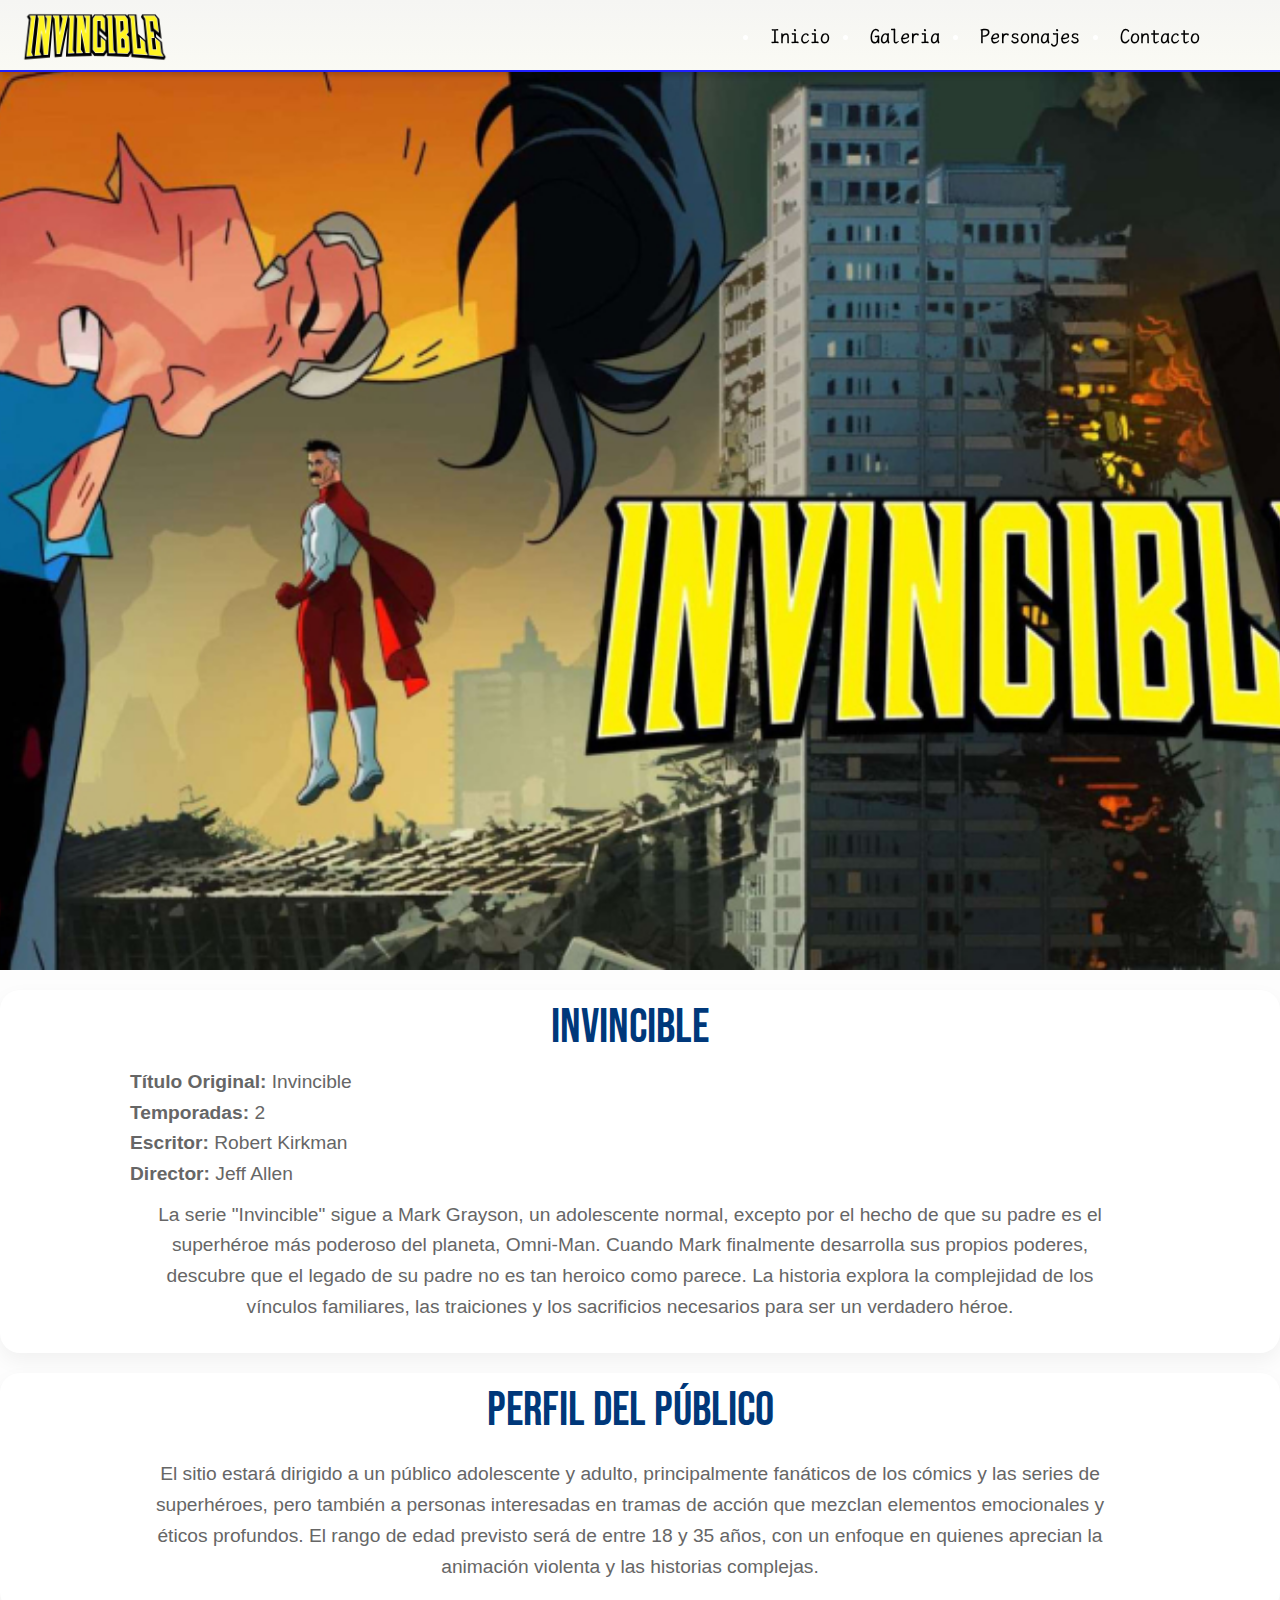
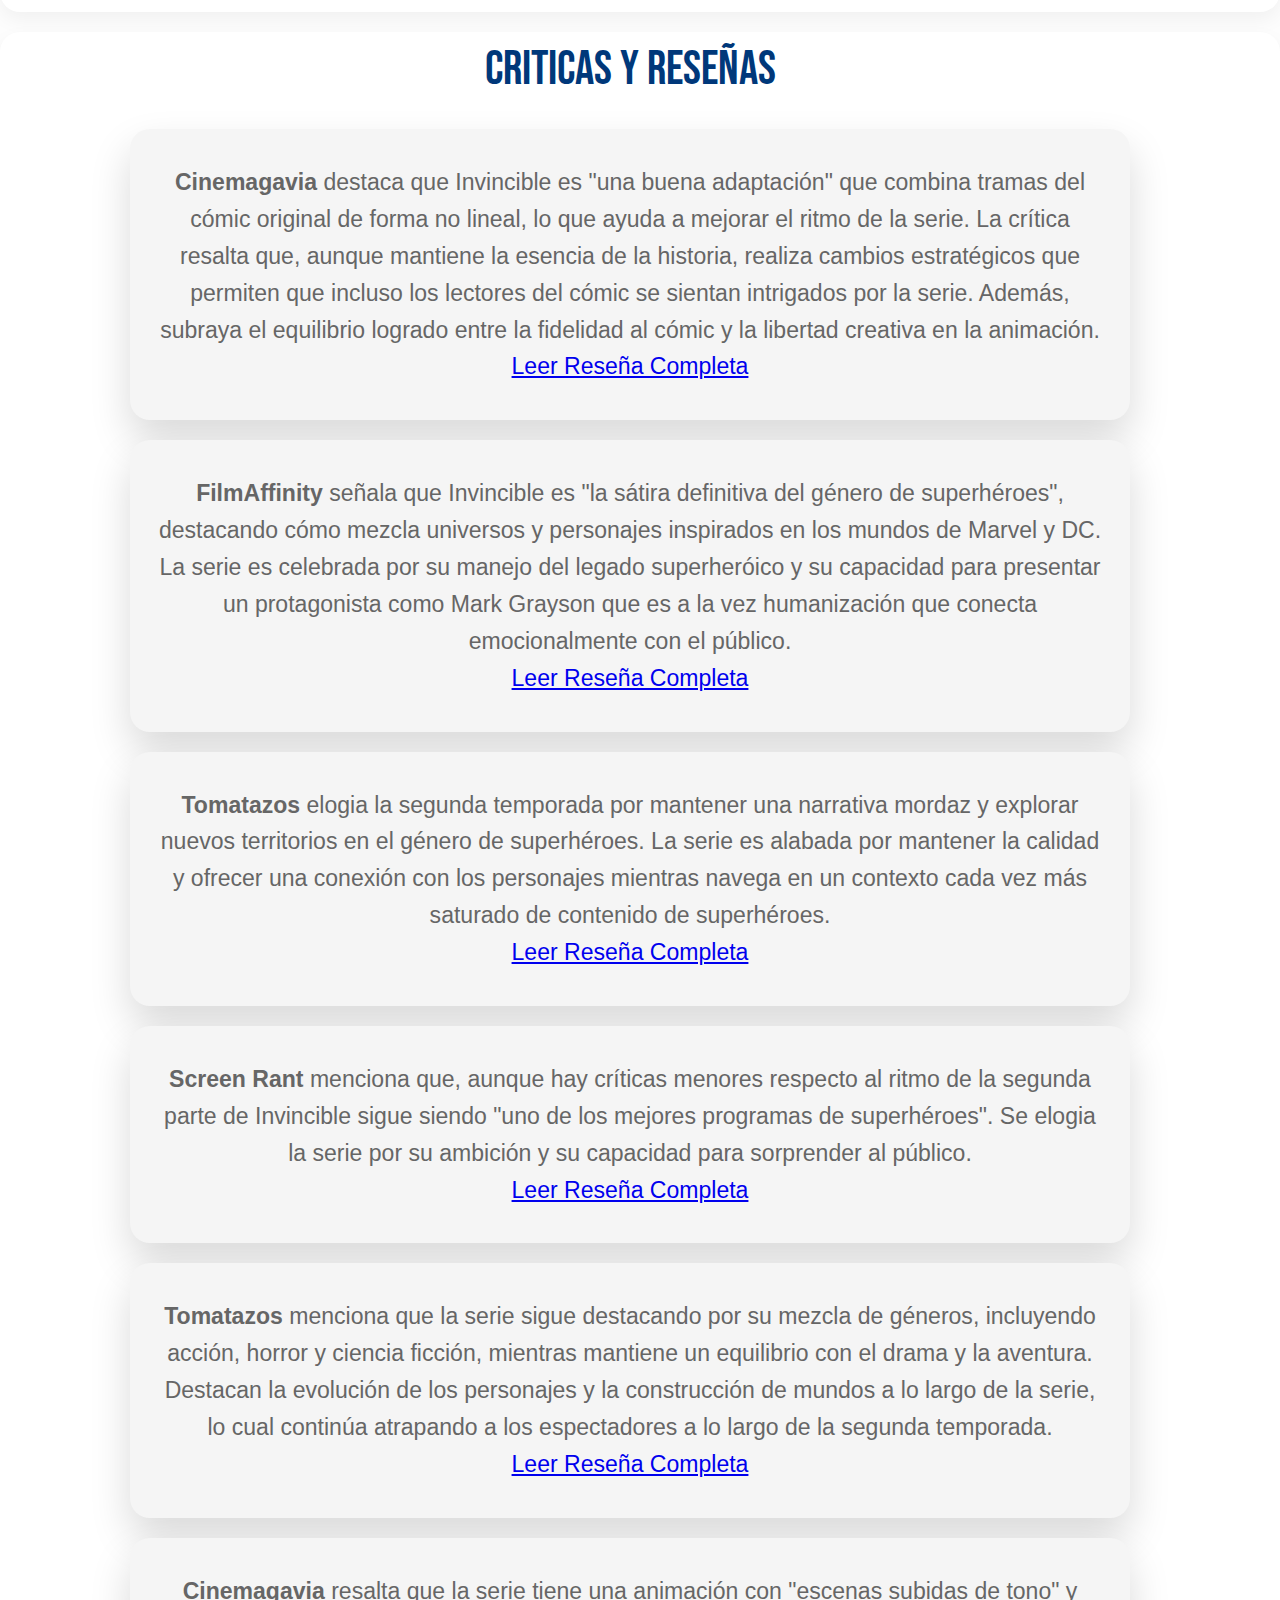
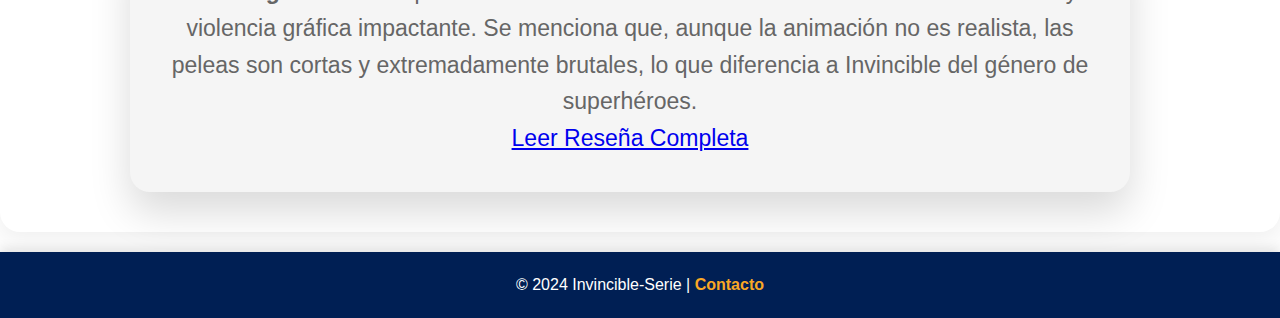
==== index.html @ 257229ce "Carga Inicial" ====
<!DOCTYPE html>
<html lang="es">
<head>
    <meta charset="UTF-8">
    <meta name="viewport" content="width=device-width, initial-scale=1.0">
    <title>Invincible - Serie</title>
    <link rel="icon" href="img/icono.jpg" type="image/jpg">

    <link rel="stylesheet" href="css/styles.css">

    <link rel="preconnect" href="https://fonts.googleapis.com">
    <link rel="preconnect" href="https://fonts.gstatic.com" crossorigin>

    <link href="https://fonts.googleapis.com/css2?family=Akaya+Kanadaka&display=swap" rel="stylesheet">

    <link href="https://fonts.googleapis.com/css2?family=LXGW+WenKai+Mono+TC&display=swap" rel="stylesheet">

    <link href="https://fonts.googleapis.com/css2?family=Bebas+Neue&display=swap" rel="stylesheet">

    <link href="https://fonts.googleapis.com/css2?family=Amatic+SC:wght@400;700&display=swap" rel="stylesheet">

    <link href="https://fonts.googleapis.com/css2?family=Oxanium:wght@200..800&display=swap" rel="stylesheet">

    <link rel="stylesheet" href="https://cdnjs.cloudflare.com/ajax/libs/font-awesome/4.7.0/css/font-awesome.min.css">

</head>
<body>
    <header>
        <div class="banner">
            <a href="index.html"><img src="images/icon.png" alt="invincible-logo"></a>
        </div>
        <div id="menu">
        <a href="javascript:void(0);" class="icon" onclick="myFunction()"><i class="fa fa-bars"></i></a>
        <nav id="menu_bar" class="">
            <ul>
                <li class="borde"><a href="index.html">Inicio</a></li>
                <li class="borde"><a href="galeria.html">Galeria</a></li>
                <li class="borde"><a href="personajes.html">Personajes</a></li>
                <li><a href="contacto.html">Contacto</a></li>
            </ul>
        </nav>
        </div>
    </header>
    
    
    <section id="index">

        <div id="portada">
        </div>
            
        <div class="contenido" id="inicio">
            <h1>Invincible</h1>

            <ul>
                <li><strong>Título Original:</strong> Invincible</li>
                <li><strong>Temporadas:</strong> 2</li>
                <li><strong>Escritor:</strong> Robert Kirkman</li>
                <li><strong>Director:</strong> Jeff Allen</li>
            </ul>

            <p>La serie "Invincible" sigue a Mark Grayson, un adolescente normal, excepto por el hecho de que su padre es el superhéroe más poderoso del planeta, Omni-Man. Cuando Mark finalmente desarrolla sus propios poderes, descubre que el legado de su padre no es tan heroico como parece. La historia explora la complejidad de los vínculos familiares, las traiciones y los sacrificios necesarios para ser un verdadero héroe.</p>       


        </div>

        <div class="contenido" id="publico">
            <h2>Perfil del Público</h2>
            <p>El sitio estará dirigido a un público adolescente y adulto, principalmente fanáticos de los cómics y las series de superhéroes, pero también a personas interesadas en tramas de acción que mezclan elementos emocionales y éticos profundos. El rango de edad previsto será de entre 18 y 35 años, con un enfoque en quienes aprecian la animación violenta y las historias complejas.</p>
        </div>

        <div class="contenido" id="criticas">
            <h2>Criticas y Reseñas</h2>
            <ul id="reseñas">
                <li>
                    <p><strong>Cinemagavia</strong> destaca que Invincible es "una buena adaptación" que combina tramas del cómic original de forma no 
                        lineal, lo que ayuda a mejorar el ritmo de la serie. La crítica resalta que, aunque mantiene la esencia de la
                        historia, realiza cambios estratégicos que permiten que incluso los lectores del cómic se sientan intrigados 
                        por la serie. Además, subraya el equilibrio logrado entre la fidelidad al cómic y la libertad creativa en la 
                        animación. <br> 
                        <a href="https://cinemagavia.es/invencible-temporada-2-serie-critica-estreno/" target="_blank"> Leer Reseña Completa </a></p>
                </li>
                <li>
                    <p><strong>FilmAffinity</strong> señala que Invincible es "la sátira definitiva del género de superhéroes", destacando cómo mezcla 
                        universos y personajes inspirados en los mundos de Marvel y DC. La serie es celebrada por su manejo del legado 
                        superheróico y su capacidad para presentar un protagonista como Mark Grayson que es a la vez humanización que 
                        conecta emocionalmente con el público. <br>
                        <a href="https://www.filmaffinity.com/es/reviews/3/148228.html" target="_blank"> Leer Reseña Completa </a></p>
                </li>
                <li>
                    <p><strong>Tomatazos</strong> elogia la segunda temporada por mantener una narrativa mordaz y explorar nuevos territorios en el 
                        género de superhéroes. La serie es alabada por mantener la calidad y ofrecer una conexión con los
                        personajes mientras navega en un contexto cada vez más saturado de contenido de superhéroes. <br>
                        <a href="https://www.tomatazos.com/series/600390/Invencible/temporada/2" target="_blank"> Leer Reseña Completa </a></p>  
                </li>
                <li>
                    <p><strong>Screen Rant</strong> menciona que, aunque hay críticas menores respecto al ritmo de la segunda parte de
                        Invincible sigue siendo "uno de los mejores programas de superhéroes". Se elogia la serie por su 
                        ambición y su capacidad para sorprender al público. <br>
                        <a href="https://www.tomatazos.com/series/600390/Invencible/temporada/2" target="_blank"> Leer Reseña Completa </a></p>
                </li>
                <li>
                    <p><strong>Tomatazos</strong> menciona que la serie sigue destacando por su mezcla de géneros, incluyendo acción, horror y 
                        ciencia ficción, mientras mantiene un equilibrio con el drama y la aventura. Destacan la evolución de los personajes y 
                        la construcción de mundos a lo largo de la serie, lo cual continúa atrapando a los espectadores a lo largo de la segunda 
                        temporada. <br>
                        <a href="http://www.tomatazos.com/series/600390/Invencible/temporada/2" target="_blank"> Leer Reseña Completa </a></p>
                </li>
                <li>
                    <p><strong>Cinemagavia</strong> resalta que la serie tiene una animación con "escenas subidas de tono" y violencia 
                        gráfica impactante. Se menciona que, aunque la animación no es realista, las peleas son cortas y extremadamente brutales, 
                        lo que diferencia a Invincible del género de superhéroes. <br>
                        <a href="https://cinemagavia.es/invencible-temporada-2-serie-critica-estreno/" target="_blank"> Leer Reseña Completa </a></p>
                </li>
                
            </ul>
        </div>

    </section>

    <footer>
        <p>&copy; 2024 Invincible-Serie | <a href="contacto.html">Contacto</a></p>
    </footer>

    <script type="text/javascript">
        
        var x = document.getElementById("menu_bar");
        function myFunction() {

        if (x.className === "" )  {
                x.className += " responsive";
        } else {
                x.className = "";
        }
        
        }

        function ejecutarSiEsMenor768() {
            if (window.innerWidth > 768) {
                x.className = "";
            }
        }

        window.addEventListener('resize', ejecutarSiEsMenor768);
          
    </script>

</body>
</html>
---- css/styles.css ----
* {
    margin: 0;
    padding: 0;
    box-sizing: border-box;
}

body {
    background-color: #fdfdfd;
    color: #333;
    line-height: 1.6;
    height: 100vh;
    font-family: sans-serif;
}

header{
    background: linear-gradient(180deg, #f5f5f3 0%, #fafaf4 100%);
    color: white;
    padding: 0px 20px;
    text-align: center;
    box-shadow: 0 4px 10px rgba(0, 0, 0, 0.1);
    border-bottom: 2px solid rgba(0, 0, 255, 0.87);
    box-shadow: 0 3px 6px rgba(0, 0, 0, 0.2);
    width: 100%;
    height: 4.5rem;
    position: fixed;
    z-index: 1000;
}

.banner{
    position: relative;
}

.banner a{
    position: absolute;
    top:-10px;
    left: 0px;
}

.banner a img{
    width: 150px;
}

.icon{
    font-size: 3rem;
    padding-right: 0.6rem;
    display: block;
    text-align: right;
    color: #00387a;
    position: fixed;
    z-index:999;
    right: 10px;
}

nav{
    display: none;
    font-family:"LXGW WenKai Mono TC","Atma",monospace,sans-serif;
}


nav ul li a{
    text-decoration: none;
}

#menu{
    position: relative;
}

nav.responsive{
    display: block;
    position: absolute;
    top:72px;
    right: -20px;
    box-shadow: 0px 3px 8px rgba(0, 0, 0, 1);
}

nav.responsive ul {
    display: block;
    background: linear-gradient(180deg, #f5f5f3 0%, #fafaf4 100%);
    width: 40vh;
    padding: 20px;
}

nav.responsive ul li {
    display: block;
    text-align: center;
    padding: 0.4rem;
}

nav.responsive ul .borde{
    border-bottom: 1px solid black;
}

nav.responsive ul li a {
    color: black;
    font-size: 1.25rem;
    font-weight: bold;
    text-decoration: none;
    padding: 10px 10px;
}

nav.responsive ul li a:hover{
    text-decoration:underline;
}

section{
    padding-top: 70px;
}

#portada{
    width:100vw;
    height: 30vh;
    background-image: url('/images/portada-480px.jpg');
    background-size: cover;
    background-position: center;
}

h1,h2{
    font-size: 3em;
    color: #00387a;
    text-align: center;
    font-family:"Bebas Neue", sans-serif;
    font-weight: 400;
}

.contenido {
    padding: 0px 40px 20px 20px;
    margin: 20px auto;
    max-width: 1300px;
    background-color: white;
    border-radius: 20px;
    box-shadow: 0 8px 20px rgba(0, 0, 0, 0.05);
}

.contenido h1,h2{
    text-align: center;
    margin-bottom: 0px;
}

.contenido p,
.contenido ul {
    font-size: 1.2em;
    color: #666;
    max-width: 1000px;
    margin: 0 auto;
    text-align:center ;
    padding: 10px 0px;
    font-family: sans-serif;
}

.contenido ul {
    text-align: left;
    list-style: none;
    padding: 0;
}

#reseñas li{
    text-align: left;
    border-radius: 20px;
    box-shadow: 0 20px 40px rgba(0, 0, 0, 0.15);
    background-color: #f5f5F5;
    padding: 25px;
    margin: 20px 0px;
}

#reseñas li a:visited{
    color: blue;
}

/* GALERIA */

.gallery {
    display: flex;
    flex-direction: row;
    justify-content: center;
    align-items: center;
    gap: 20px;
    flex-wrap: wrap;
    margin: 20px auto;
    margin-top: 0px;
    max-width: 1400px;
}

.gallery a {
    width: 360px;
}

.gallery img{
    width: 100%;
    padding: 3px;
    border: 2px double black;
    border-radius: 15px;
    box-shadow: 0 8px 15px rgba(0, 0, 0, 1.5);
    transition: transform 0.3s ease-in-out;
    background-color: #f7fa2f;
}

.gallery img:hover {
    transform: scale(1.05);
}

/* PERSONAJES */

#character-gallery{
    display: flex;
    flex-direction:row;
    flex-wrap:wrap;
    justify-content: center;
    align-items:stretch;
    gap : 20px;
    margin: 40px auto;
    margin-top: 0px;
    max-width: 1400px;
}

.character-container{
    padding: 5px;
    width: 360px;
    background-color: #EEE;
    box-shadow: 0px 15px 30px rgba(0, 0, 0, 1);
}

.character-container img{
    width: 100%;
    border-radius: 15px;
    box-shadow: 0 8px 15px rgba(0, 0, 0, 0.1);
    transition: transform 0.3s ease-in-out;
}

.text-container{
    text-align: center;
    padding-top: 10px;
    color:#000;
    border-radius: 15px;
}

.text-container h2{
    font-size: 20px;
    font-weight: 700;
    font-family: "Oxanium", sans-serif;
    padding: 0px 20px;
    margin: 0px;
    text-align: center;
    color: #035ec5;
}

.text-container p{
    width: 100%;
    font-size: 16px;
    font-family: sans-serif;
    font-weight: 600;
    padding: 10px 20px;
    margin: 0px;
}

/* CONTACTO */

#contacto{
    font-family: Arial, Helvetica, sans-serif;
    width: 100vw;
    height: 100vh;
    display: flex;
    align-items: center;
    justify-content: center;
    background-image: url(/images/contacto-480px.jpg);
    background-size: cover;
}

form{
    padding: 30px 55px;
    box-shadow: 0 0 20px rgba(0, 0, 0, 0.2);
    border-radius: 20px;
    text-align: center;
    width: 340px;
    background-color: #FFF;
    margin: 40px 0px 40px 0px;
}

.input-group{
    display:flex;
    flex-direction: column;
    text-align: left;
}

form h1{
    color: #283629;
    font-size: 35px;
    padding: 0px;
    margin: 0px;
}

form h2{
    color: #666;
    text-align: left;
    font-size: 25px;
    padding: 0px;
    margin: 0px;
}

input, textarea{
    padding: 10px 15px;
    font-size: 1em;
    margin-bottom: 20px;
    background-color: #f1f1f1;
    border: none;
    border-bottom: 2px solid #666;
    color: #283629;
    outline: none;
    font-family: sans-serif;
}

input:hover, textarea:hover{
    border-bottom: 2px solid #000;
}

input::placeholder, textarea::placeholder{
    color:#828d85;
    font-family: sans-serif;
}

.btn{
    font-size: 16px;
    font-weight: 700;
    color: #000;
    border: 2px solid #666;
    border-radius: 25px;
    background-color: #51D94C;
    
}

.btn:hover{
    cursor:pointer;
    border: 2px solid #000;
    background-color: #51D92C;
    transform: scale(1.05);
}

/* FOOTER */

footer {
    background-color: #001f54;
    color: white;
    padding: 20px;
    text-align: center;
    box-shadow: 0 -4px 10px rgba(0, 0, 0, 0.1);
    font-family: sans-serif;
}

footer a {
    color: #f9a825;
    text-decoration: none;
    font-weight: bold;
    transition: color 0.3s;
}

footer a:hover {
    color: #ffd54f;
}

@media (min-width:480px) and (max-width:768px){

    nav{
        display: none;
    }

    #portada{
        height: 40vh;
        background-image: url('/images/portada-768px.jpg');
        background-size: cover;
    }
}

@media(min-width:768px){

    #portada{
        height: 100vh;
        background-image: url('/images/portada-768px.jpg');
        background-size: cover;
    }

    nav {
        display: block;
        padding: 20px 40px;
    }
    
    nav ul {
        display: flex;
        justify-content: flex-end;
        align-items: center;
    }
    
    nav ul li {
        margin: 0 10px;
    }
    
    nav ul li a {
        color: black;
        font-size: 1.25rem;
        font-weight: bold;
        text-decoration: none;
        padding: 10px 10px;
    }
    
    nav ul li a:hover {
        text-decoration:underline;
        font-size: 1.3em;
    
    }

    .icon{
        display:none;
    }
}

@media(min-width:1300px){

    #portada{
        height: 100vh;
        background-image: url('/images/portada.jpg');
    }
}
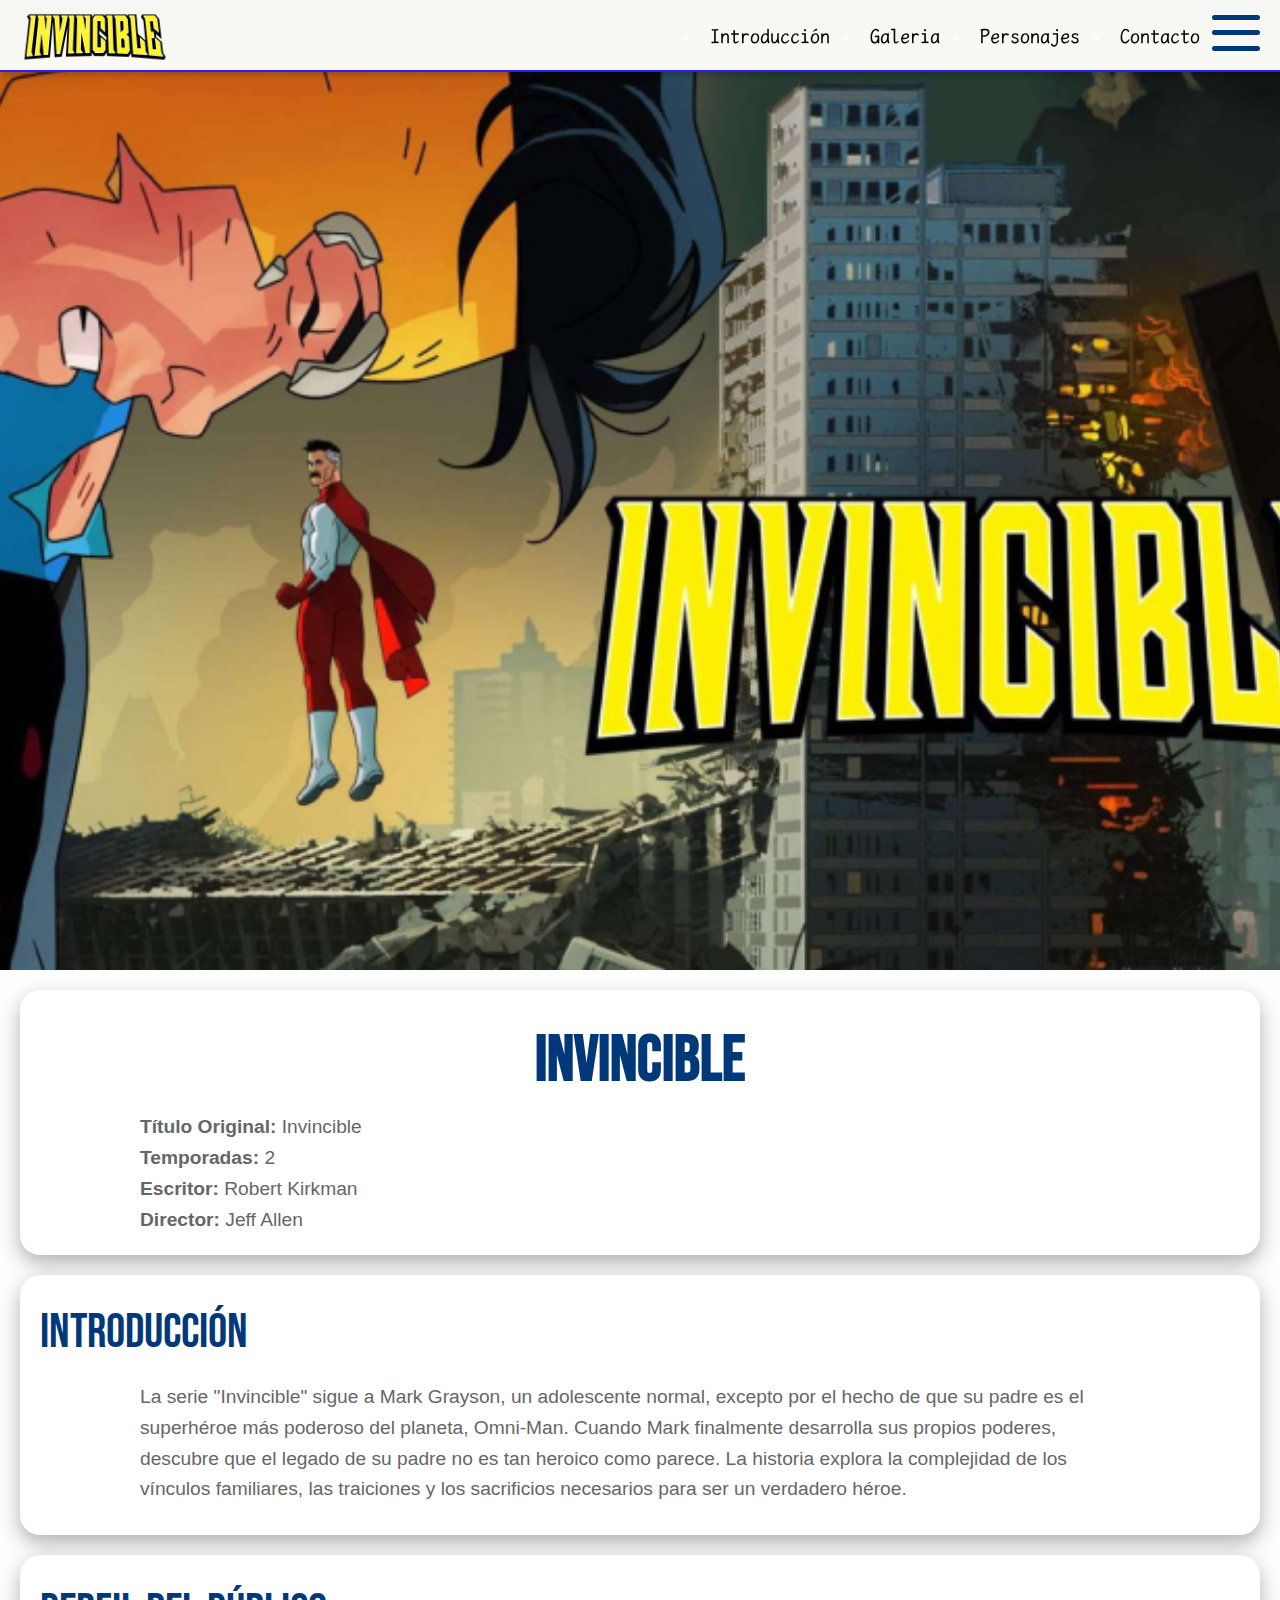
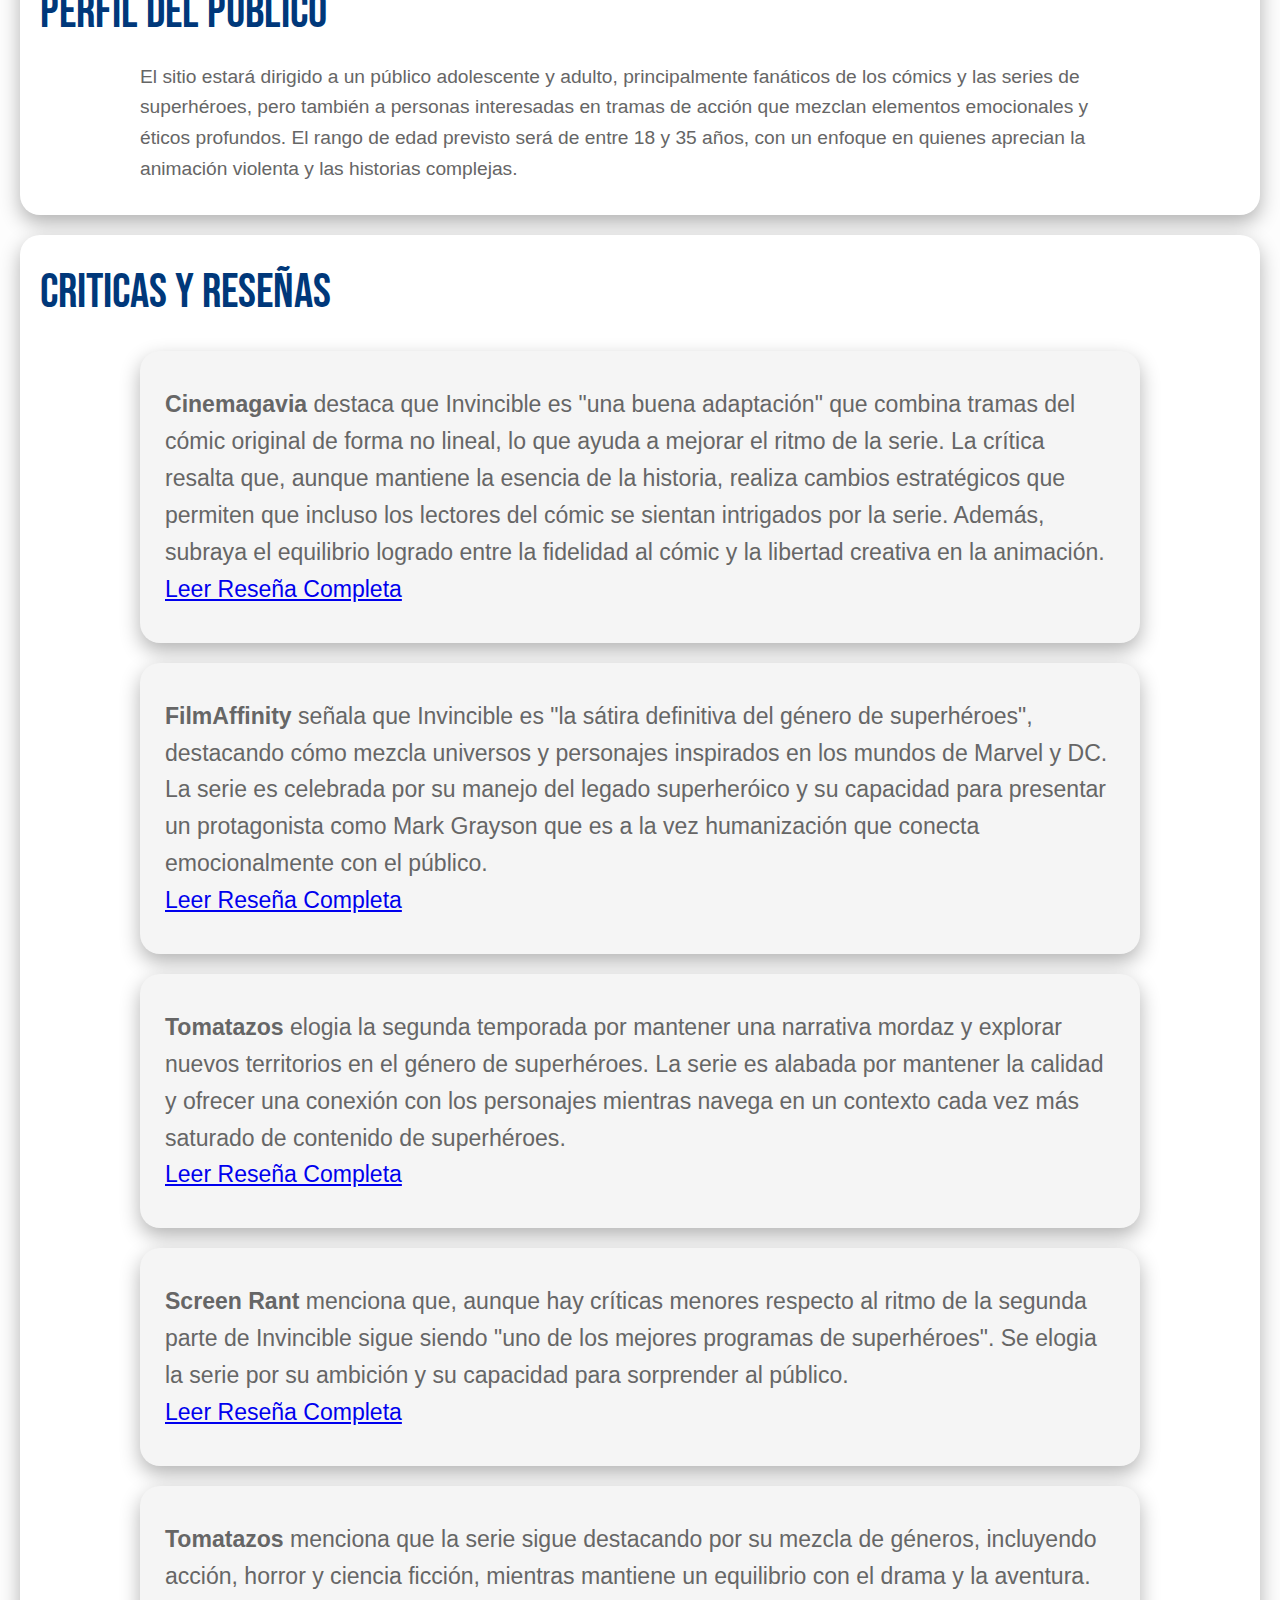
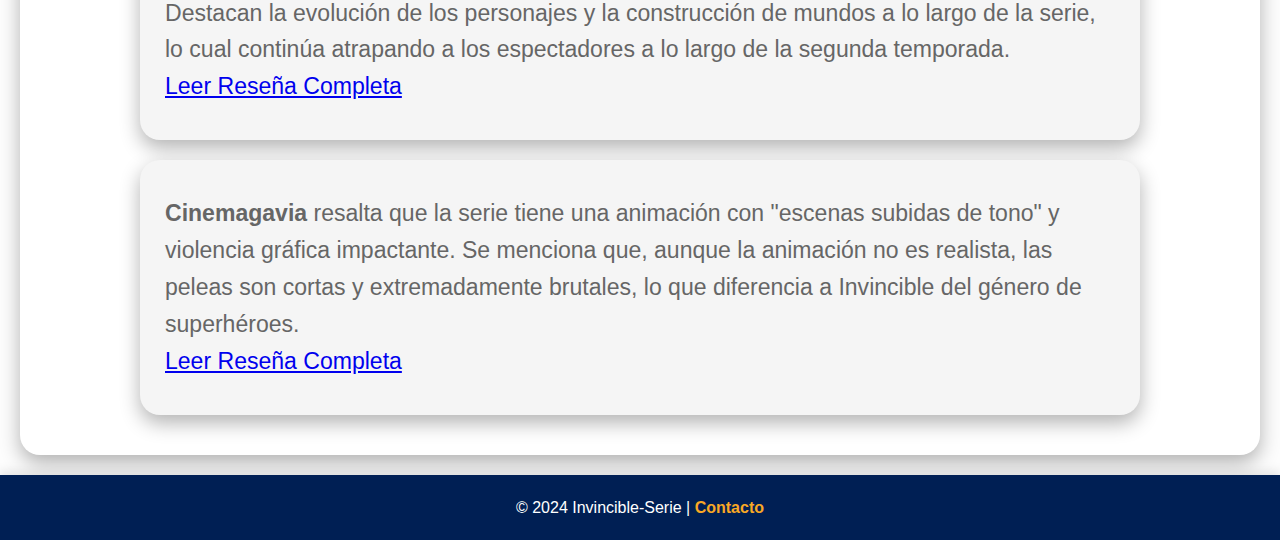
==== commit 4ff2e19e: "Carga Actualizada 27/10" ====
--- a/index.html
+++ b/index.html
@@ -4,9 +4,10 @@
     <meta charset="UTF-8">
     <meta name="viewport" content="width=device-width, initial-scale=1.0">
     <title>Invincible - Serie</title>
-    <link rel="icon" href="img/icono.jpg" type="image/jpg">
+    <link rel="icon" href="images/" type="image/jpg">
 
     <link rel="stylesheet" href="css/styles.css">
+    <script src="js/main.js" defer></script>
 
     <link rel="preconnect" href="https://fonts.googleapis.com">
     <link rel="preconnect" href="https://fonts.gstatic.com" crossorigin>
@@ -30,10 +31,18 @@
             <a href="index.html"><img src="images/icon.png" alt="invincible-logo"></a>
         </div>
         <div id="menu">
-        <a href="javascript:void(0);" class="icon" onclick="myFunction()"><i class="fa fa-bars"></i></a>
+        
+        <a id="burger" href="javascript:void(0);" class="icon" onclick="myFunction()">
+            <button id="icono" class="">
+                <div></div>
+                <div></div>
+                <div></div>
+            </button>
+        </a>
+    
         <nav id="menu_bar" class="">
             <ul>
-                <li class="borde"><a href="index.html">Inicio</a></li>
+                <li class="borde"><a href="index.html">Introducción</a></li>
                 <li class="borde"><a href="galeria.html">Galeria</a></li>
                 <li class="borde"><a href="personajes.html">Personajes</a></li>
                 <li><a href="contacto.html">Contacto</a></li>
@@ -41,7 +50,6 @@
         </nav>
         </div>
     </header>
-    
     
     <section id="index">
 
@@ -57,10 +65,11 @@
                 <li><strong>Escritor:</strong> Robert Kirkman</li>
                 <li><strong>Director:</strong> Jeff Allen</li>
             </ul>
+        </div>
 
+        <div class="contenido" id="introduccion">
+            <h2>Introducción</h2>
             <p>La serie "Invincible" sigue a Mark Grayson, un adolescente normal, excepto por el hecho de que su padre es el superhéroe más poderoso del planeta, Omni-Man. Cuando Mark finalmente desarrolla sus propios poderes, descubre que el legado de su padre no es tan heroico como parece. La historia explora la complejidad de los vínculos familiares, las traiciones y los sacrificios necesarios para ser un verdadero héroe.</p>       
-
-
         </div>
 
         <div class="contenido" id="publico">
@@ -121,28 +130,5 @@
         <p>&copy; 2024 Invincible-Serie | <a href="contacto.html">Contacto</a></p>
     </footer>
 
-    <script type="text/javascript">
-        
-        var x = document.getElementById("menu_bar");
-        function myFunction() {
-
-        if (x.className === "" )  {
-                x.className += " responsive";
-        } else {
-                x.className = "";
-        }
-        
-        }
-
-        function ejecutarSiEsMenor768() {
-            if (window.innerWidth > 768) {
-                x.className = "";
-            }
-        }
-
-        window.addEventListener('resize', ejecutarSiEsMenor768);
-          
-    </script>
-
 </body>
 </html>
--- a/css/styles.css
+++ b/css/styles.css
@@ -40,15 +40,52 @@
     width: 150px;
 }
 
-.icon{
-    font-size: 3rem;
-    padding-right: 0.6rem;
+#burger{
     display: block;
-    text-align: right;
-    color: #00387a;
     position: fixed;
-    z-index:999;
-    right: 10px;
+    top: 15px;
+    right:20px;
+    z-index: 999;
+}
+
+#burger button:hover,button.click:hover{
+    cursor: pointer;
+}
+
+#burger button{
+    display:flex;
+    flex-direction: column;
+    width: 3rem;
+    height: 3rem;
+    border:0;
+    background: transparent;
+    gap: .65rem;
+}
+
+#burger button div{
+    background-color: #00387a;
+    height: 5px;
+    width: 100%;
+    border-radius: 5px;
+    transition: all .5s;
+    transform-origin: left;
+}
+
+
+#burger button.click div{
+    background-color:#ececec;
+}
+
+#burger button.click  div:first-child{
+    transform: rotate(40deg);
+}
+
+#burger button.click div:nth-child(2){
+    opacity: 0;
+}
+
+#burger button.click div:last-child{
+    transform: rotate(-40deg);
 }
 
 nav{
@@ -56,7 +93,6 @@
     font-family:"LXGW WenKai Mono TC","Atma",monospace,sans-serif;
 }
 
-
 nav ul li a{
     text-decoration: none;
 }
@@ -68,38 +104,39 @@
 nav.responsive{
     display: block;
     position: absolute;
-    top:72px;
+    top: 0px;
     right: -20px;
-    box-shadow: 0px 3px 8px rgba(0, 0, 0, 1);
+    box-shadow: 0 0 0 100vmax rgba(0, 0, 0, 0.5);
 }
 
 nav.responsive ul {
     display: block;
-    background: linear-gradient(180deg, #f5f5f3 0%, #fafaf4 100%);
+    background-color: #1c1c1c;
     width: 40vh;
+    height: 100vh;
     padding: 20px;
 }
 
 nav.responsive ul li {
     display: block;
-    text-align: center;
+    text-align: left;
     padding: 0.4rem;
 }
 
 nav.responsive ul .borde{
-    border-bottom: 1px solid black;
+    border-bottom: 1px solid #ececec;
 }
 
 nav.responsive ul li a {
-    color: black;
+    color: #ececec;
     font-size: 1.25rem;
     font-weight: bold;
     text-decoration: none;
     padding: 10px 10px;
 }
 
-nav.responsive ul li a:hover{
-    text-decoration:underline;
+nav.responsive ul li a:hover {
+    font-size: 1.5rem;
 }
 
 section{
@@ -114,25 +151,29 @@
     background-position: center;
 }
 
-h1,h2{
-    font-size: 3em;
+h1{
+    font-size: 4em;
     color: #00387a;
     text-align: center;
     font-family:"Bebas Neue", sans-serif;
-    font-weight: 400;
+    font-weight: 700;
 }
 
 .contenido {
-    padding: 0px 40px 20px 20px;
-    margin: 20px auto;
+    padding: 20px;
+    margin: 20px 20px;
     max-width: 1300px;
     background-color: white;
     border-radius: 20px;
-    box-shadow: 0 8px 20px rgba(0, 0, 0, 0.05);
-}
-
-.contenido h1,h2{
-    text-align: center;
+    box-shadow: 0 8px 20px rgba(0, 0, 0, 0.3);
+}
+
+.contenido h2{
+    text-align: left;
+    font-size: 3em;
+    color: #00387a;
+    font-family:"Bebas Neue", sans-serif;
+    font-weight: 400;
     margin-bottom: 0px;
 }
 
@@ -142,7 +183,7 @@
     color: #666;
     max-width: 1000px;
     margin: 0 auto;
-    text-align:center ;
+    text-align:left ;
     padding: 10px 0px;
     font-family: sans-serif;
 }
@@ -156,7 +197,7 @@
 #reseñas li{
     text-align: left;
     border-radius: 20px;
-    box-shadow: 0 20px 40px rgba(0, 0, 0, 0.15);
+    box-shadow: 0 8px 20px rgba(0, 0, 0, 0.3);
     background-color: #f5f5F5;
     padding: 25px;
     margin: 20px 0px;
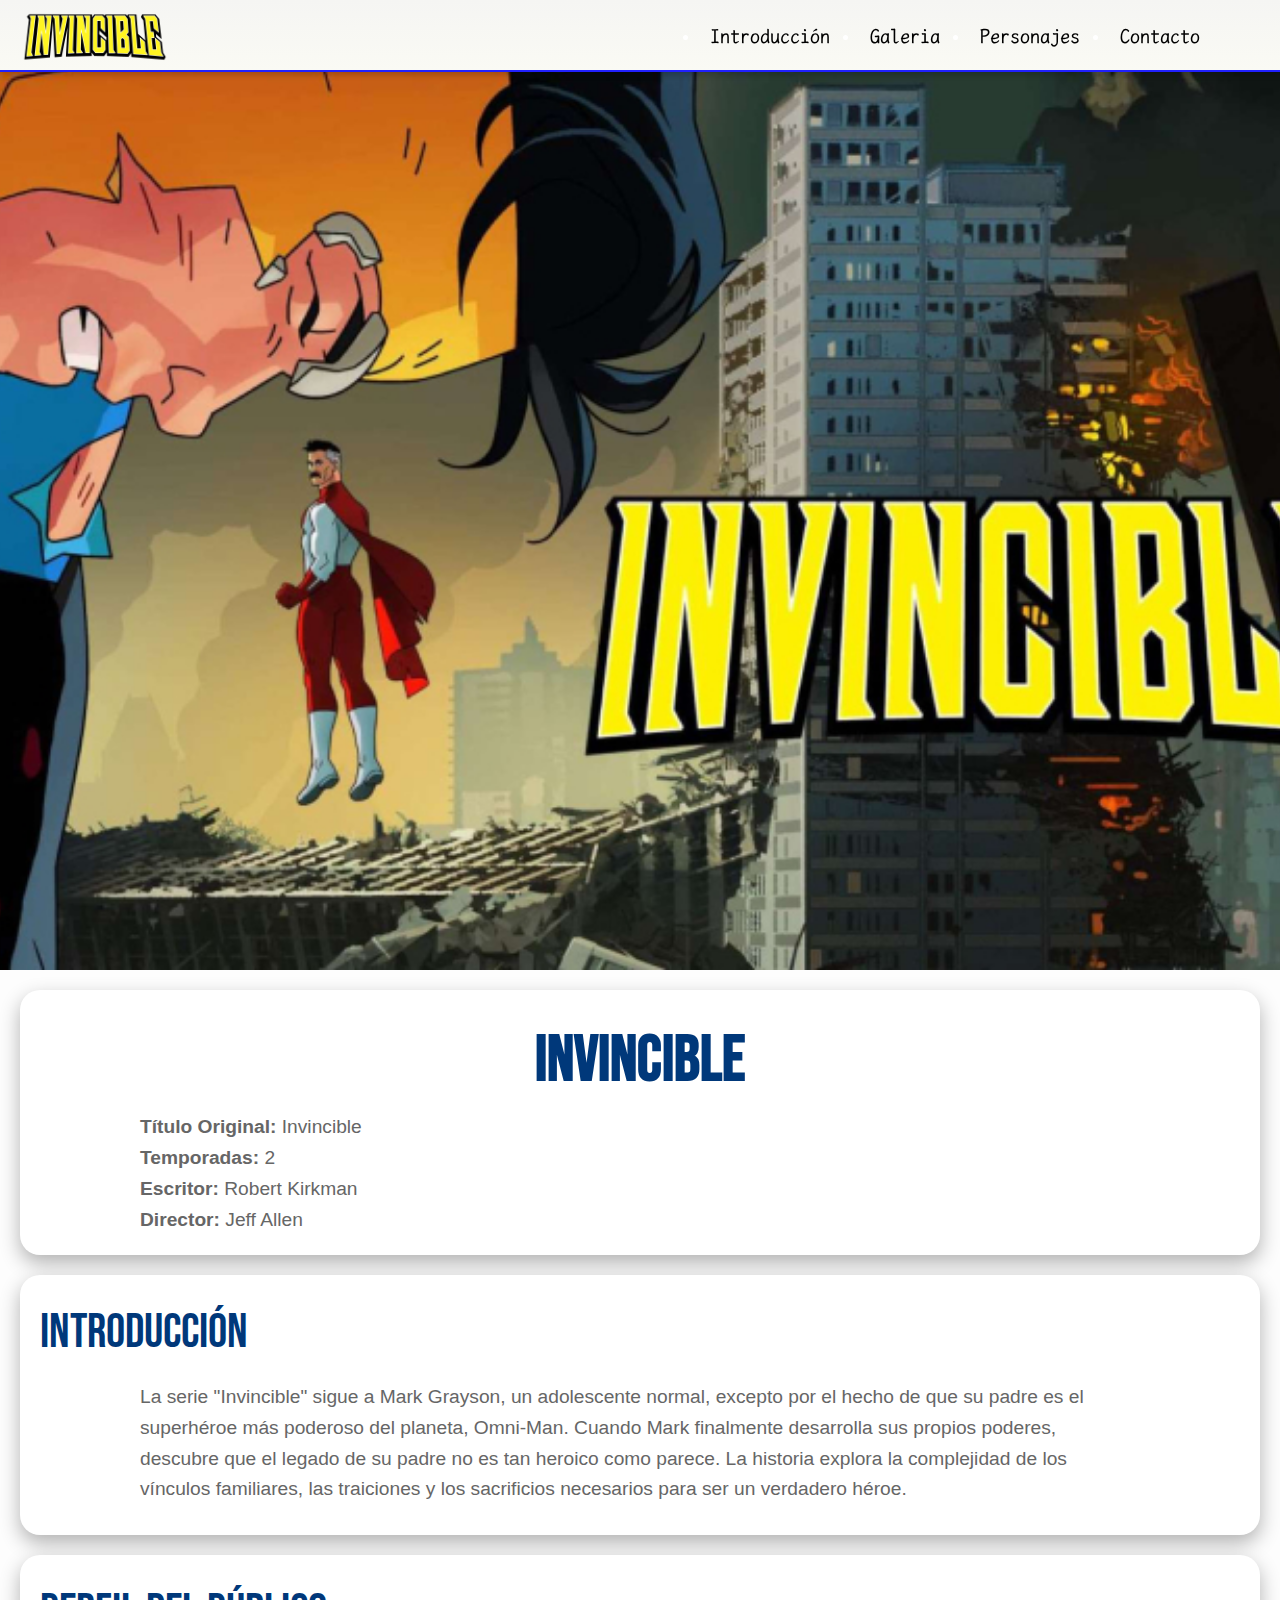
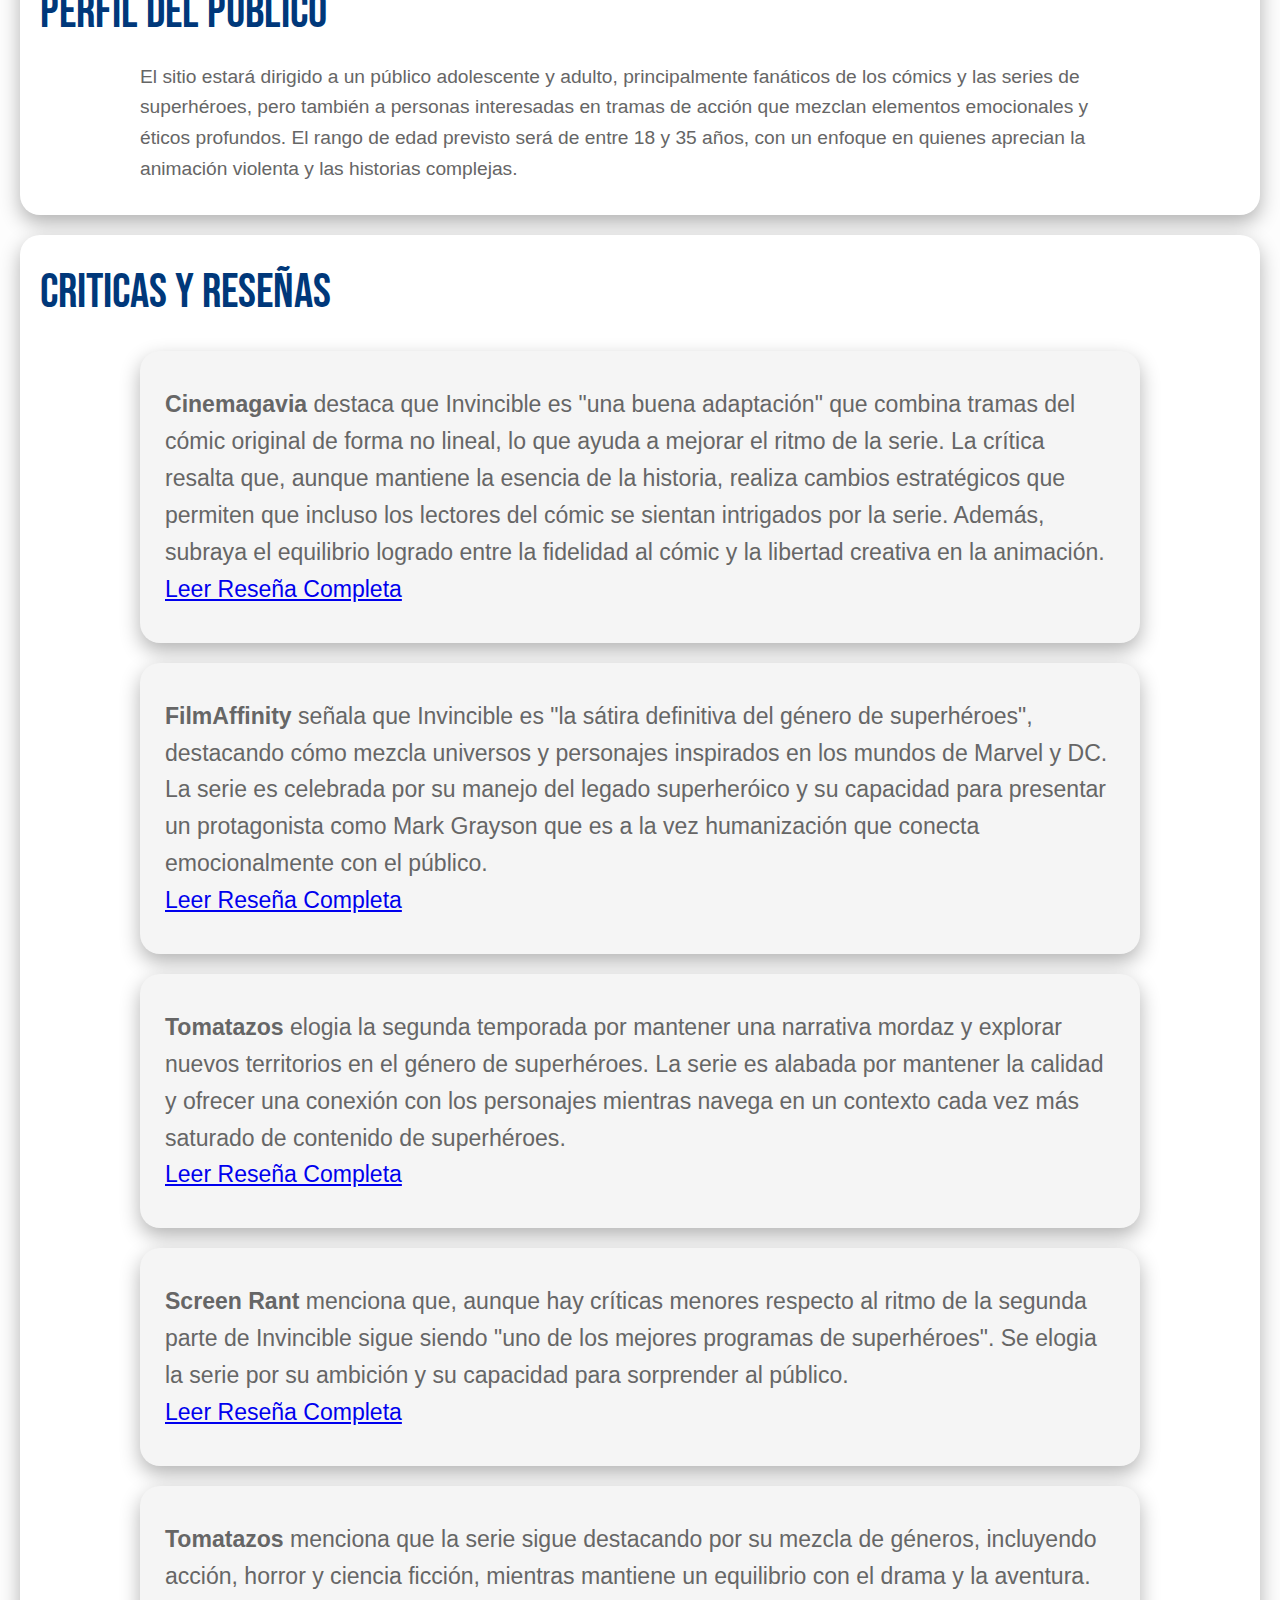
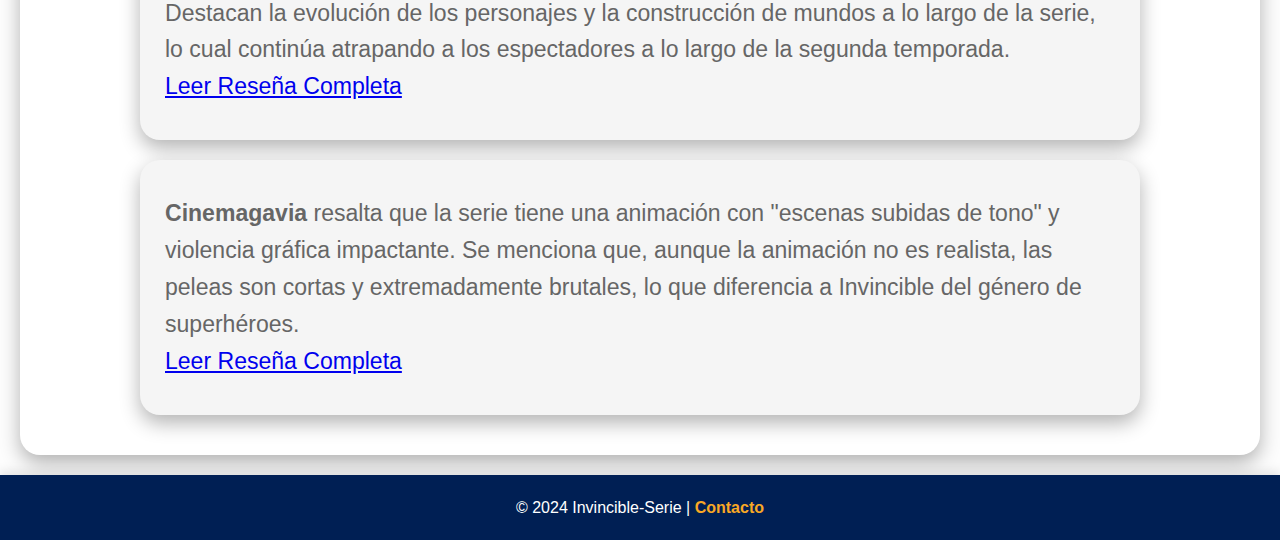
==== commit 2361ec6c: "Update" ====
--- a/index.html
+++ b/index.html
@@ -4,7 +4,7 @@
     <meta charset="UTF-8">
     <meta name="viewport" content="width=device-width, initial-scale=1.0">
     <title>Invincible - Serie</title>
-    <link rel="icon" href="images/" type="image/jpg">
+    <link rel="icon" href="images/icono.jpg" type="image/jpg">
 
     <link rel="stylesheet" href="css/styles.css">
     <script src="js/main.js" defer></script>
--- a/css/styles.css
+++ b/css/styles.css
@@ -146,13 +146,13 @@
 #portada{
     width:100vw;
     height: 30vh;
-    background-image: url('/images/portada-480px.jpg');
+    background-image: url(/images/portada-480px.jpg);
     background-size: cover;
     background-position: center;
 }
 
 h1{
-    font-size: 4em;
+    font-size: 2.5em;
     color: #00387a;
     text-align: center;
     font-family:"Bebas Neue", sans-serif;
@@ -166,6 +166,10 @@
     background-color: white;
     border-radius: 20px;
     box-shadow: 0 8px 20px rgba(0, 0, 0, 0.3);
+}
+
+.contenido h1{
+    font-size: 4em;
 }
 
 .contenido h2{
@@ -405,7 +409,7 @@
 
     #portada{
         height: 40vh;
-        background-image: url('/images/portada-768px.jpg');
+        background-image: url(/images/portada-768px.jpg);
         background-size: cover;
     }
 }
@@ -414,7 +418,7 @@
 
     #portada{
         height: 100vh;
-        background-image: url('/images/portada-768px.jpg');
+        background-image: url(/images/portada-768px.jpg);
         background-size: cover;
     }
 
@@ -447,7 +451,7 @@
     
     }
 
-    .icon{
+    #burger{
         display:none;
     }
 }
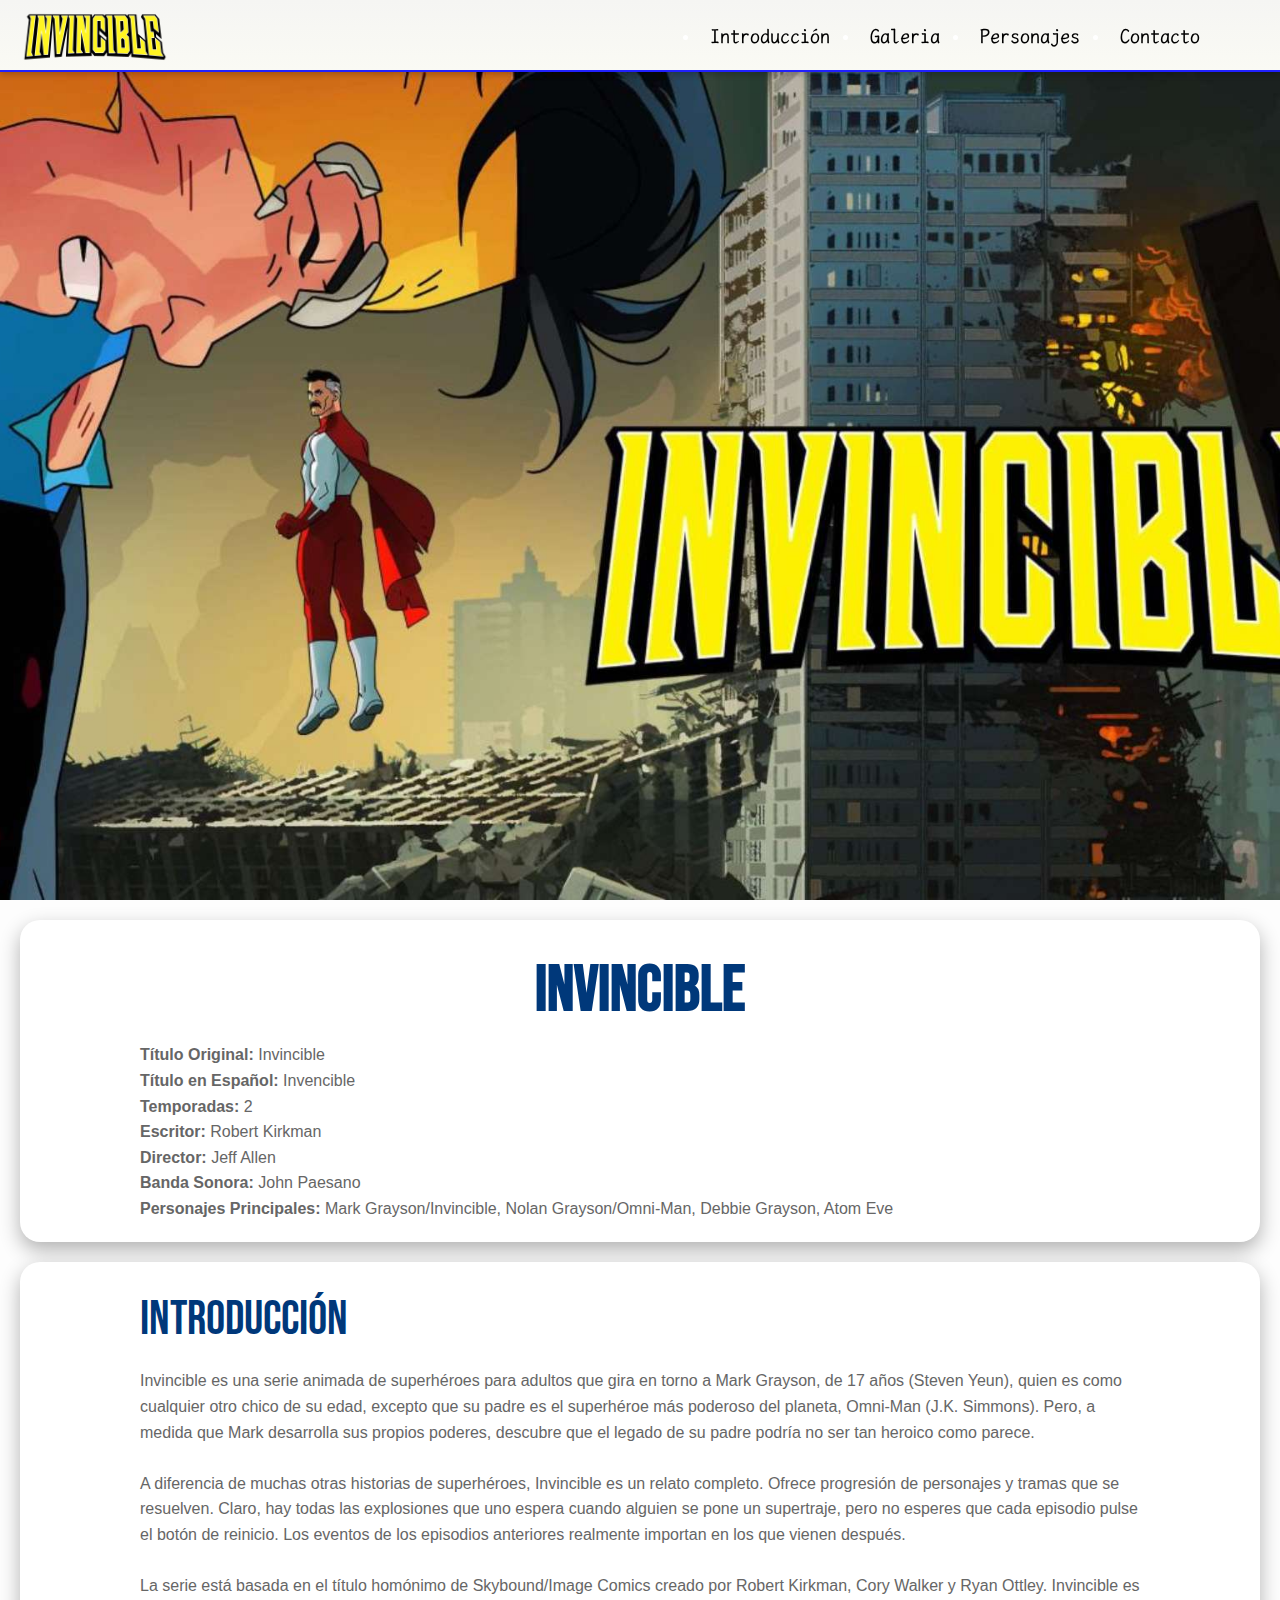
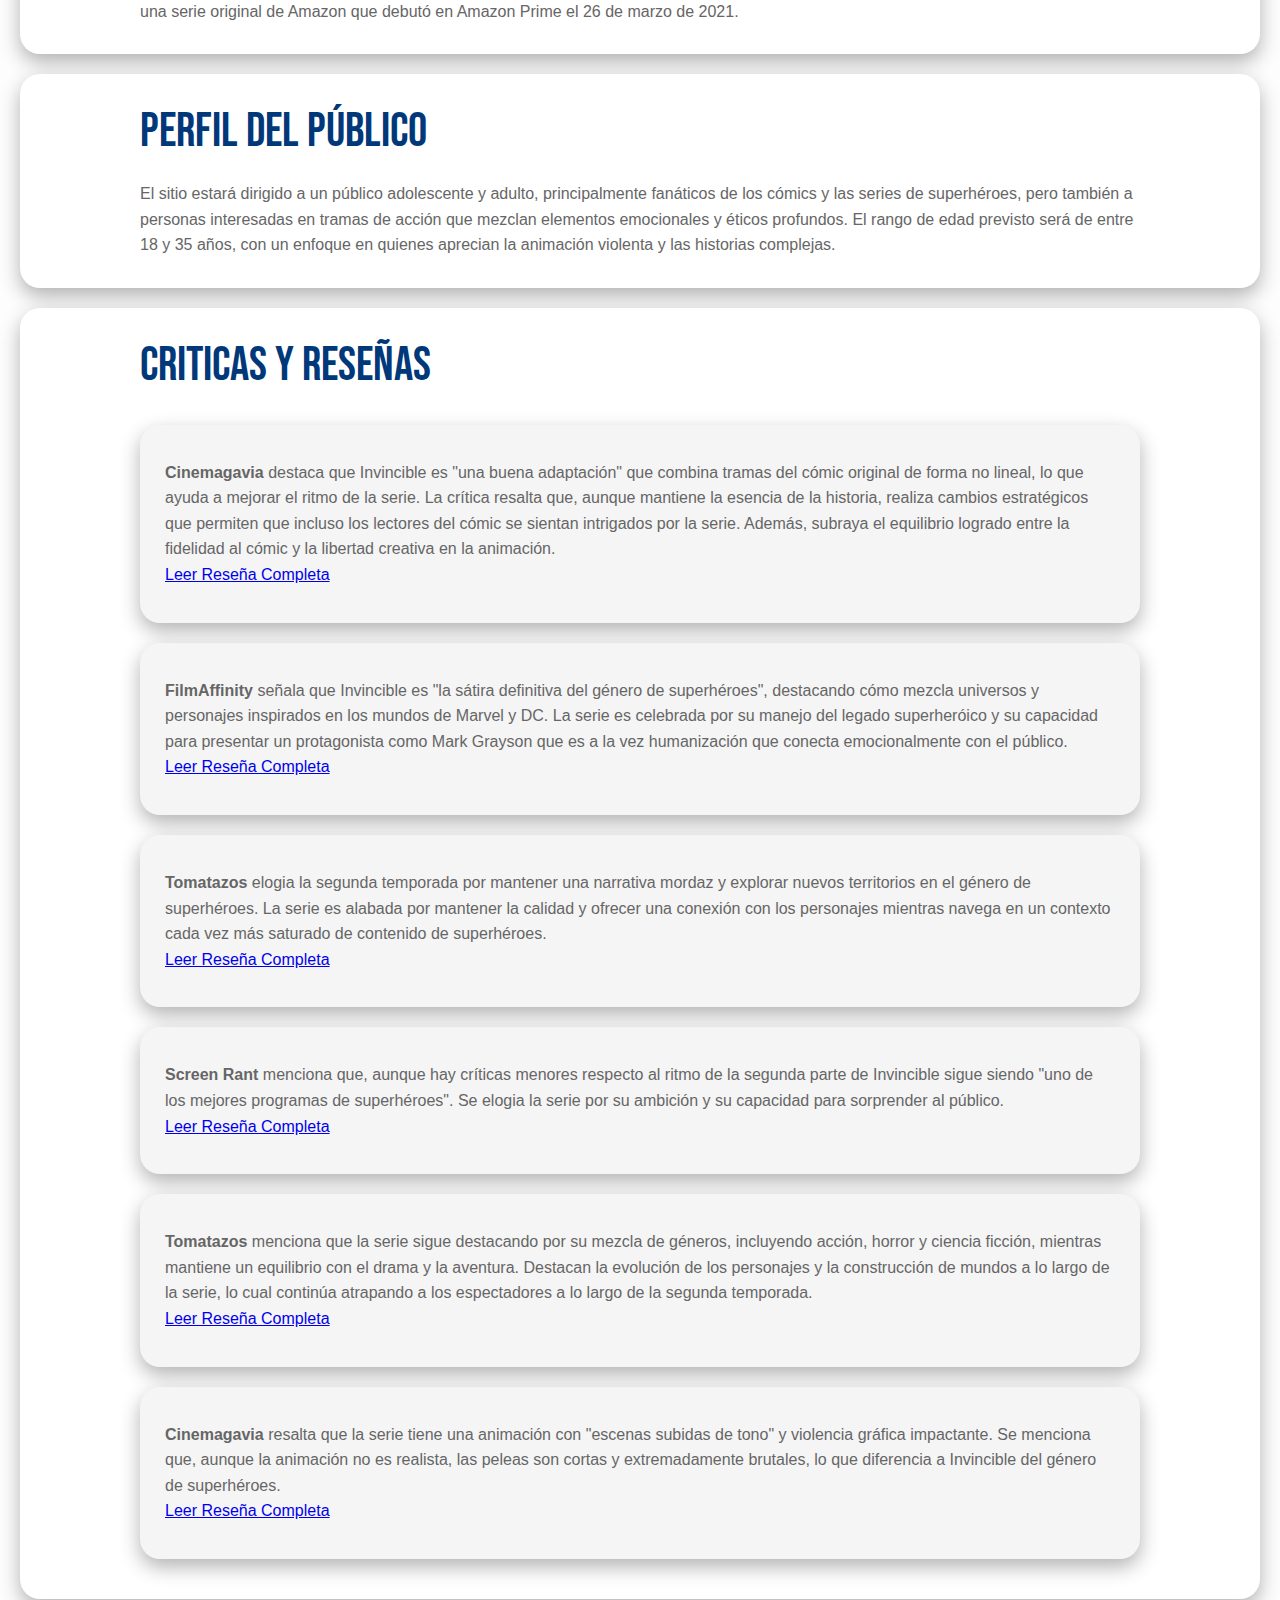
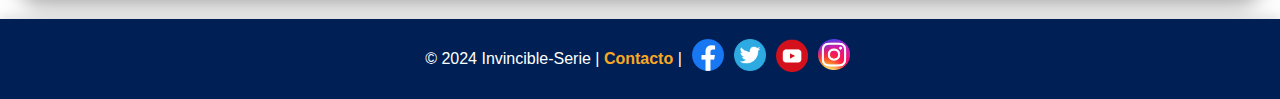
==== commit c62e06ae: "Update" ====
--- a/index.html
+++ b/index.html
@@ -50,26 +50,36 @@
         </nav>
         </div>
     </header>
-    
+
     <section id="index">
 
         <div id="portada">
         </div>
-            
-        <div class="contenido" id="inicio">
+
+        <article>
+            <div class="contenido" id="inicio">
             <h1>Invincible</h1>
 
             <ul>
                 <li><strong>Título Original:</strong> Invincible</li>
+                <li><strong>Título en Español:</strong> Invencible</li>
                 <li><strong>Temporadas:</strong> 2</li>
                 <li><strong>Escritor:</strong> Robert Kirkman</li>
                 <li><strong>Director:</strong> Jeff Allen</li>
+                <li><strong>Banda Sonora:</strong> John Paesano</li>
+                <li><strong>Personajes Principales:</strong> Mark Grayson/Invincible, Nolan Grayson/Omni-Man, Debbie Grayson, Atom Eve</li>
+                    </ul>
+                </li>
             </ul>
         </div>
 
         <div class="contenido" id="introduccion">
             <h2>Introducción</h2>
-            <p>La serie "Invincible" sigue a Mark Grayson, un adolescente normal, excepto por el hecho de que su padre es el superhéroe más poderoso del planeta, Omni-Man. Cuando Mark finalmente desarrolla sus propios poderes, descubre que el legado de su padre no es tan heroico como parece. La historia explora la complejidad de los vínculos familiares, las traiciones y los sacrificios necesarios para ser un verdadero héroe.</p>       
+            <p>Invincible es una serie animada de superhéroes para adultos que gira en torno a Mark Grayson, de 17 años (Steven Yeun), quien es como cualquier otro chico de su edad, excepto que su padre es el superhéroe más poderoso del planeta, Omni-Man (J.K. Simmons). Pero, a medida que Mark desarrolla sus propios poderes, descubre que el legado de su padre podría no ser tan heroico como parece.
+                <br><br>
+                A diferencia de muchas otras historias de superhéroes, Invincible es un relato completo. Ofrece progresión de personajes y tramas que se resuelven. Claro, hay todas las explosiones que uno espera cuando alguien se pone un supertraje, pero no esperes que cada episodio pulse el botón de reinicio. Los eventos de los episodios anteriores realmente importan en los que vienen después.
+                <br><br>
+                La serie está basada en el título homónimo de Skybound/Image Comics creado por Robert Kirkman, Cory Walker y Ryan Ottley. Invincible es una serie original de Amazon que debutó en Amazon Prime el 26 de marzo de 2021.</p>       
         </div>
 
         <div class="contenido" id="publico">
@@ -123,11 +133,21 @@
                 
             </ul>
         </div>
+        </article>    
+        
 
     </section>
 
     <footer>
-        <p>&copy; 2024 Invincible-Serie | <a href="contacto.html">Contacto</a></p>
+        <p>&copy; 2024 Invincible-Serie | <a href="contacto.html">Contacto</a> | 
+            <div id="redes">
+                <a  href="#"><img src="images/redes/facebook.png" alt="Facebook"></a>
+                <a  href="#"><img src="images/redes/twitter.png" alt="Twitter"></a>
+                <a  href="#"><img src="images/redes/youtube.png" alt="Youtube"></a></p>
+                <a  href="#"><img src="images/redes/instagram.png" alt="Instagram"></a>
+            </div>
+        </p>
+            
     </footer>
 
 </body>
--- a/css/styles.css
+++ b/css/styles.css
@@ -140,13 +140,13 @@
 }
 
 section{
-    padding-top: 70px;
+    margin: 0px auto;
 }
 
 #portada{
     width:100vw;
-    height: 30vh;
-    background-image: url(/images/portada-480px.jpg);
+    height: 48vh;
+    background-image: url('../images/portada-480px.jpg');
     background-size: cover;
     background-position: center;
 }
@@ -159,10 +159,14 @@
     font-weight: 700;
 }
 
+article{
+    margin: 0px auto;
+    max-width: 1300px;
+}
+
 .contenido {
     padding: 20px;
     margin: 20px 20px;
-    max-width: 1300px;
     background-color: white;
     border-radius: 20px;
     box-shadow: 0 8px 20px rgba(0, 0, 0, 0.3);
@@ -178,12 +182,14 @@
     color: #00387a;
     font-family:"Bebas Neue", sans-serif;
     font-weight: 400;
+    max-width: 1000px;
+    margin: 0 auto;
     margin-bottom: 0px;
 }
 
 .contenido p,
 .contenido ul {
-    font-size: 1.2em;
+    font-size: 1em;
     color: #666;
     max-width: 1000px;
     margin: 0 auto;
@@ -232,7 +238,7 @@
 .gallery img{
     width: 100%;
     padding: 3px;
-    border: 2px double black;
+    border: 2px solid black;
     border-radius: 15px;
     box-shadow: 0 8px 15px rgba(0, 0, 0, 1.5);
     transition: transform 0.3s ease-in-out;
@@ -306,7 +312,7 @@
     display: flex;
     align-items: center;
     justify-content: center;
-    background-image: url(/images/contacto-480px.jpg);
+    background-image: url('../images/contacto-480px.jpg');
     background-size: cover;
 }
 
@@ -382,6 +388,11 @@
 /* FOOTER */
 
 footer {
+    display: flex;
+    flex-direction: row;
+    flex-wrap: wrap;
+    justify-content: center;
+    align-items: center;
     background-color: #001f54;
     color: white;
     padding: 20px;
@@ -390,6 +401,24 @@
     font-family: sans-serif;
 }
 
+#redes{
+    display: flex;
+    flex-direction: row;
+    flex-wrap: nowrap;
+    margin-left: 5px;
+}
+
+#redes img{
+	max-width: 2rem;
+	width: 100%;
+	height: auto;
+    margin: 0px 5px;
+}
+
+#redes img:hover{
+    transform: scale(1.3);
+}
+
 footer a {
     color: #f9a825;
     text-decoration: none;
@@ -408,9 +437,10 @@
     }
 
     #portada{
-        height: 40vh;
-        background-image: url(/images/portada-768px.jpg);
+        height: 70vh;
+        background-image: url('../images/portada-768px.jpg');
         background-size: cover;
+        background-position: center;
     }
 }
 
@@ -418,9 +448,11 @@
 
     #portada{
         height: 100vh;
-        background-image: url(/images/portada-768px.jpg);
+        background-image: url('../images/portada.jpg');
         background-size: cover;
-    }
+        background-position: center;
+    }
+
 
     nav {
         display: block;
@@ -462,4 +494,8 @@
         height: 100vh;
         background-image: url('/images/portada.jpg');
     }
-}+
+    .contenido p,.contenido ul{
+        font-size: 1.3em;
+    }
+}
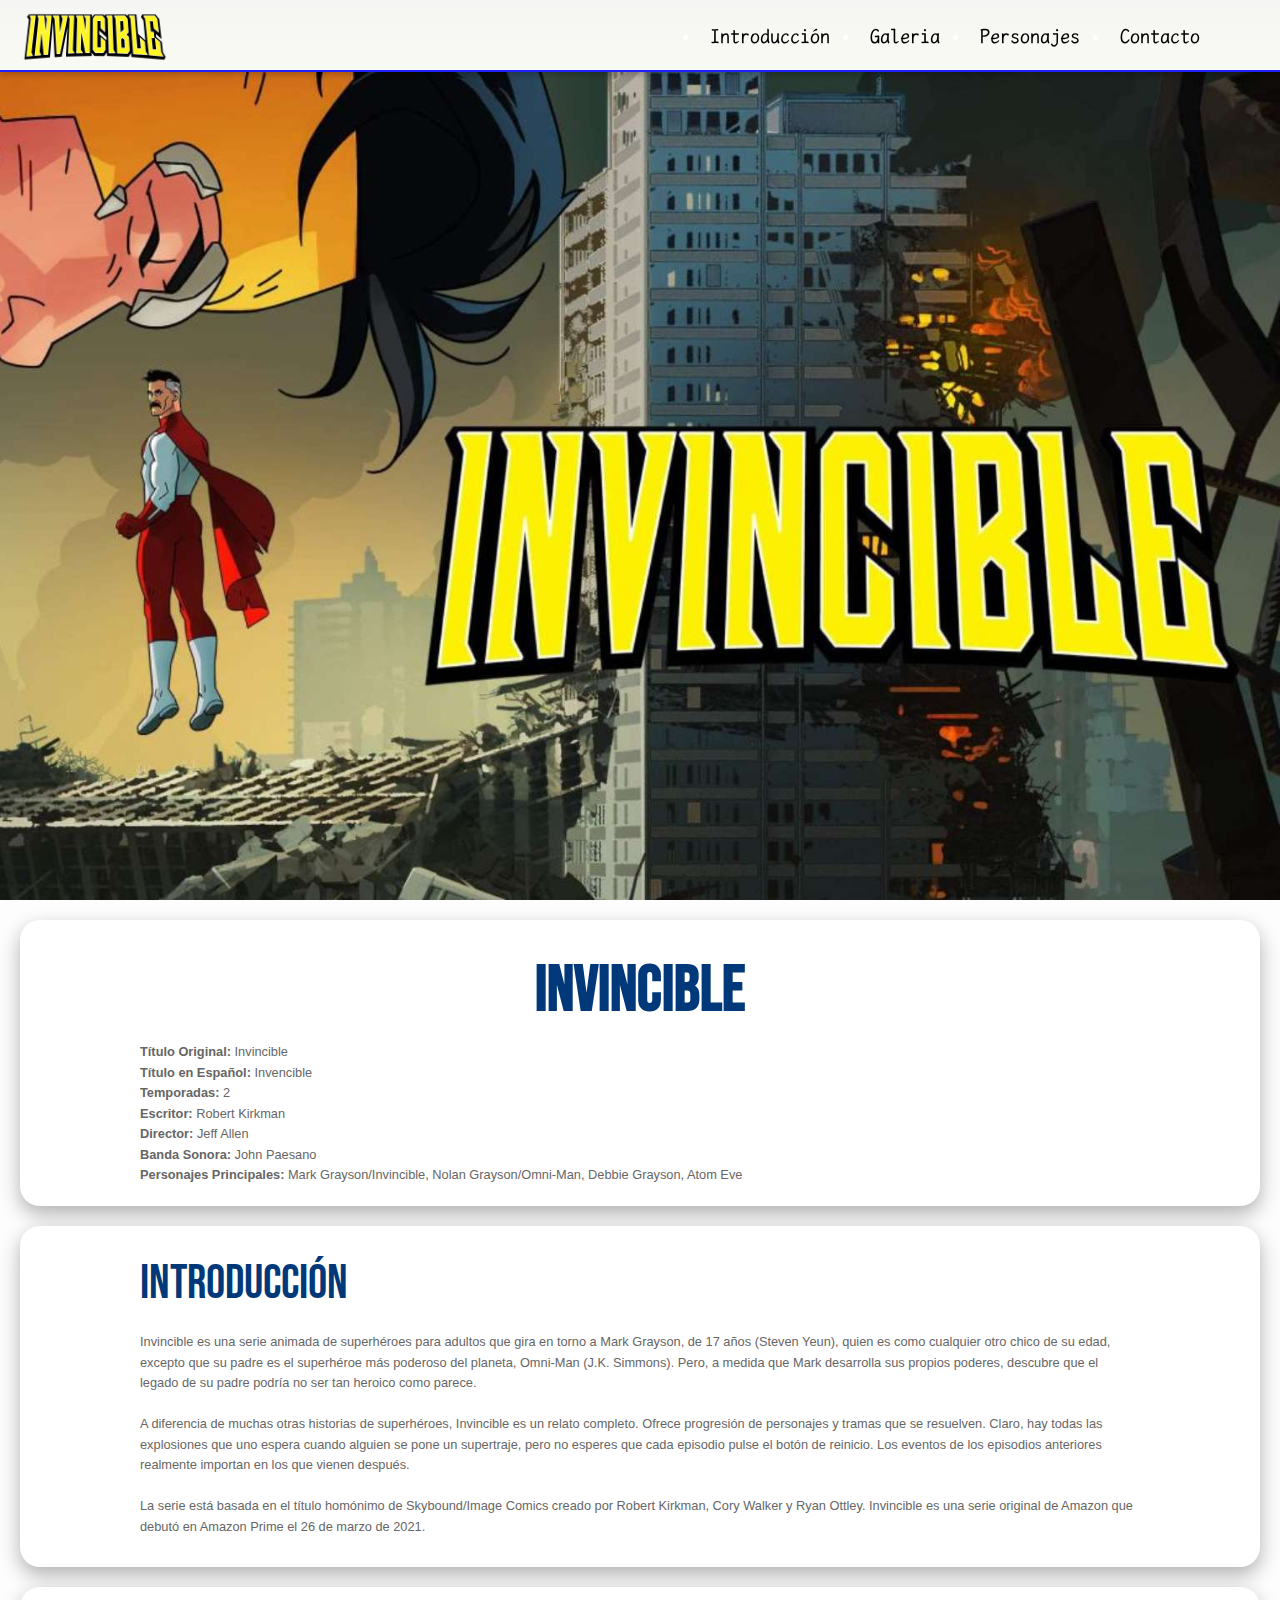
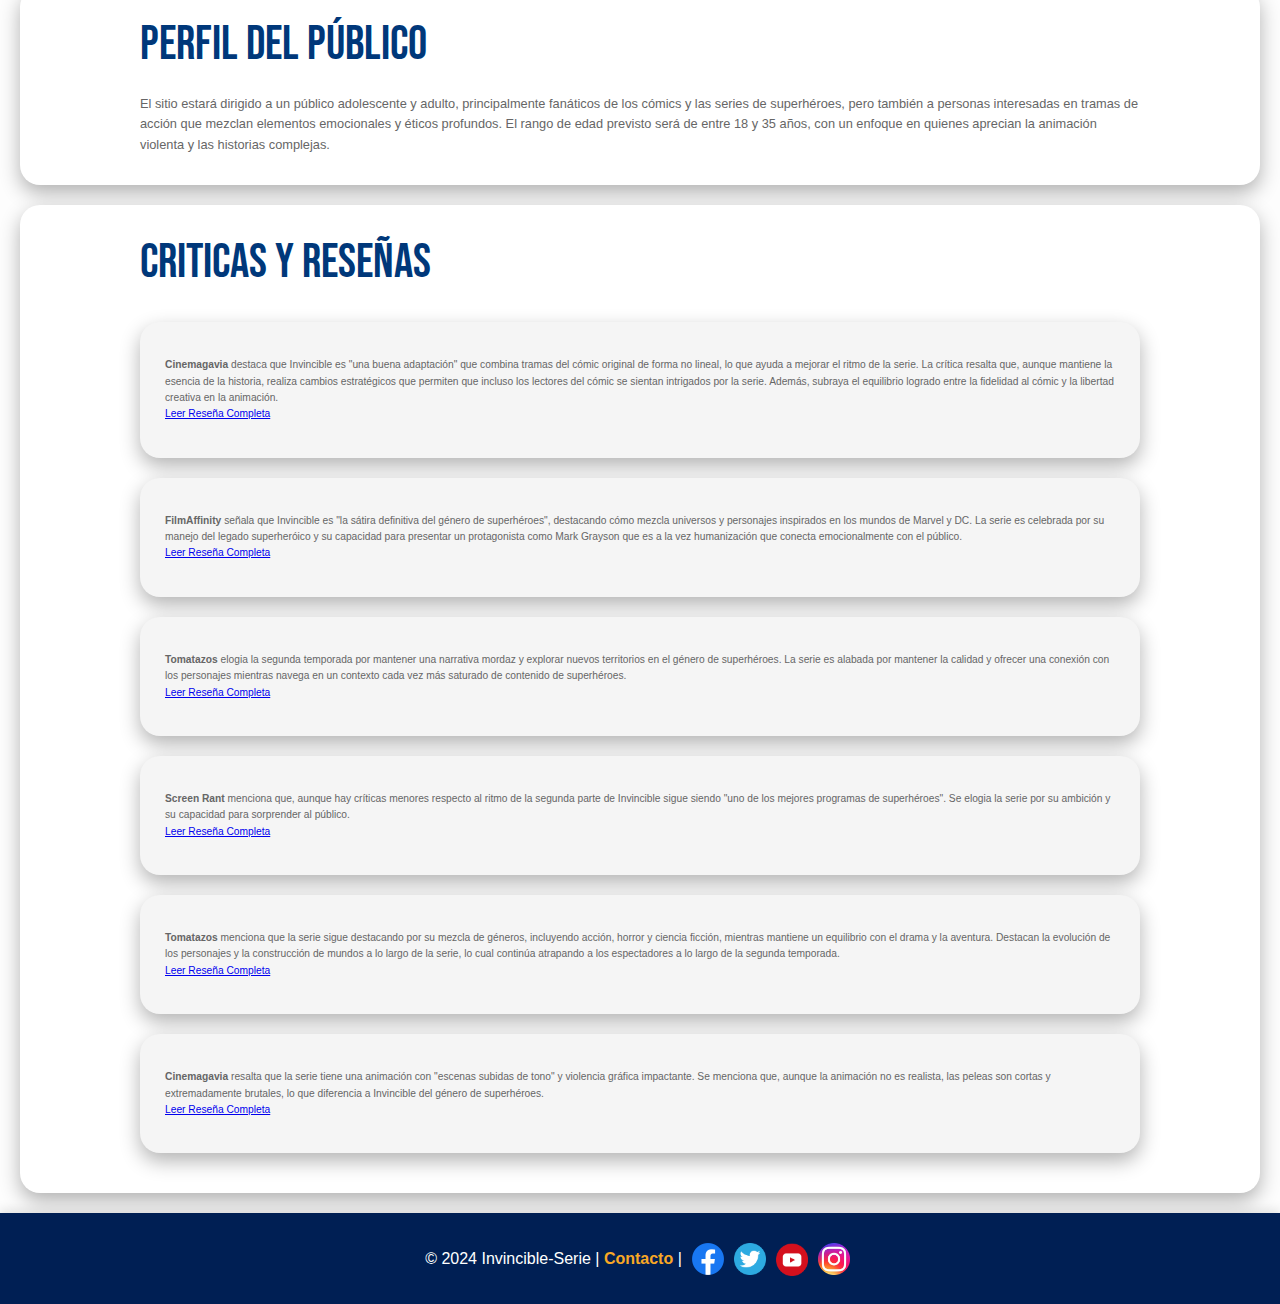
==== commit 7a7a6070: "Update HTML" ====
--- a/index.html
+++ b/index.html
@@ -146,8 +146,7 @@
                 <a  href="#"><img src="images/redes/youtube.png" alt="Youtube"></a></p>
                 <a  href="#"><img src="images/redes/instagram.png" alt="Instagram"></a>
             </div>
-        </p>
-            
+        </p>  
     </footer>
 
 </body>
--- a/css/styles.css
+++ b/css/styles.css
@@ -143,12 +143,16 @@
     margin: 0px auto;
 }
 
+#contacto,#galeria,#personajes{
+    padding-top: 70px;
+}
+
 #portada{
     width:100vw;
-    height: 48vh;
+    height: 40vh;
     background-image: url('../images/portada-480px.jpg');
     background-size: cover;
-    background-position: center;
+    background-position: right;
 }
 
 h1{
@@ -189,7 +193,7 @@
 
 .contenido p,
 .contenido ul {
-    font-size: 1em;
+    font-size: 0.8em;
     color: #666;
     max-width: 1000px;
     margin: 0 auto;
@@ -405,6 +409,7 @@
     display: flex;
     flex-direction: row;
     flex-wrap: nowrap;
+    margin-top: 10px;
     margin-left: 5px;
 }
 
@@ -437,10 +442,14 @@
     }
 
     #portada{
-        height: 70vh;
+        height: 80vh;
         background-image: url('../images/portada-768px.jpg');
         background-size: cover;
-        background-position: center;
+        background-position: right;
+    }
+
+    .contenido p,.contenido ul{
+        font-size: 1em;
     }
 }
 
@@ -450,7 +459,6 @@
         height: 100vh;
         background-image: url('../images/portada.jpg');
         background-size: cover;
-        background-position: center;
     }
 
 
@@ -490,11 +498,6 @@
 
 @media(min-width:1300px){
 
-    #portada{
-        height: 100vh;
-        background-image: url('/images/portada.jpg');
-    }
-
     .contenido p,.contenido ul{
         font-size: 1.3em;
     }
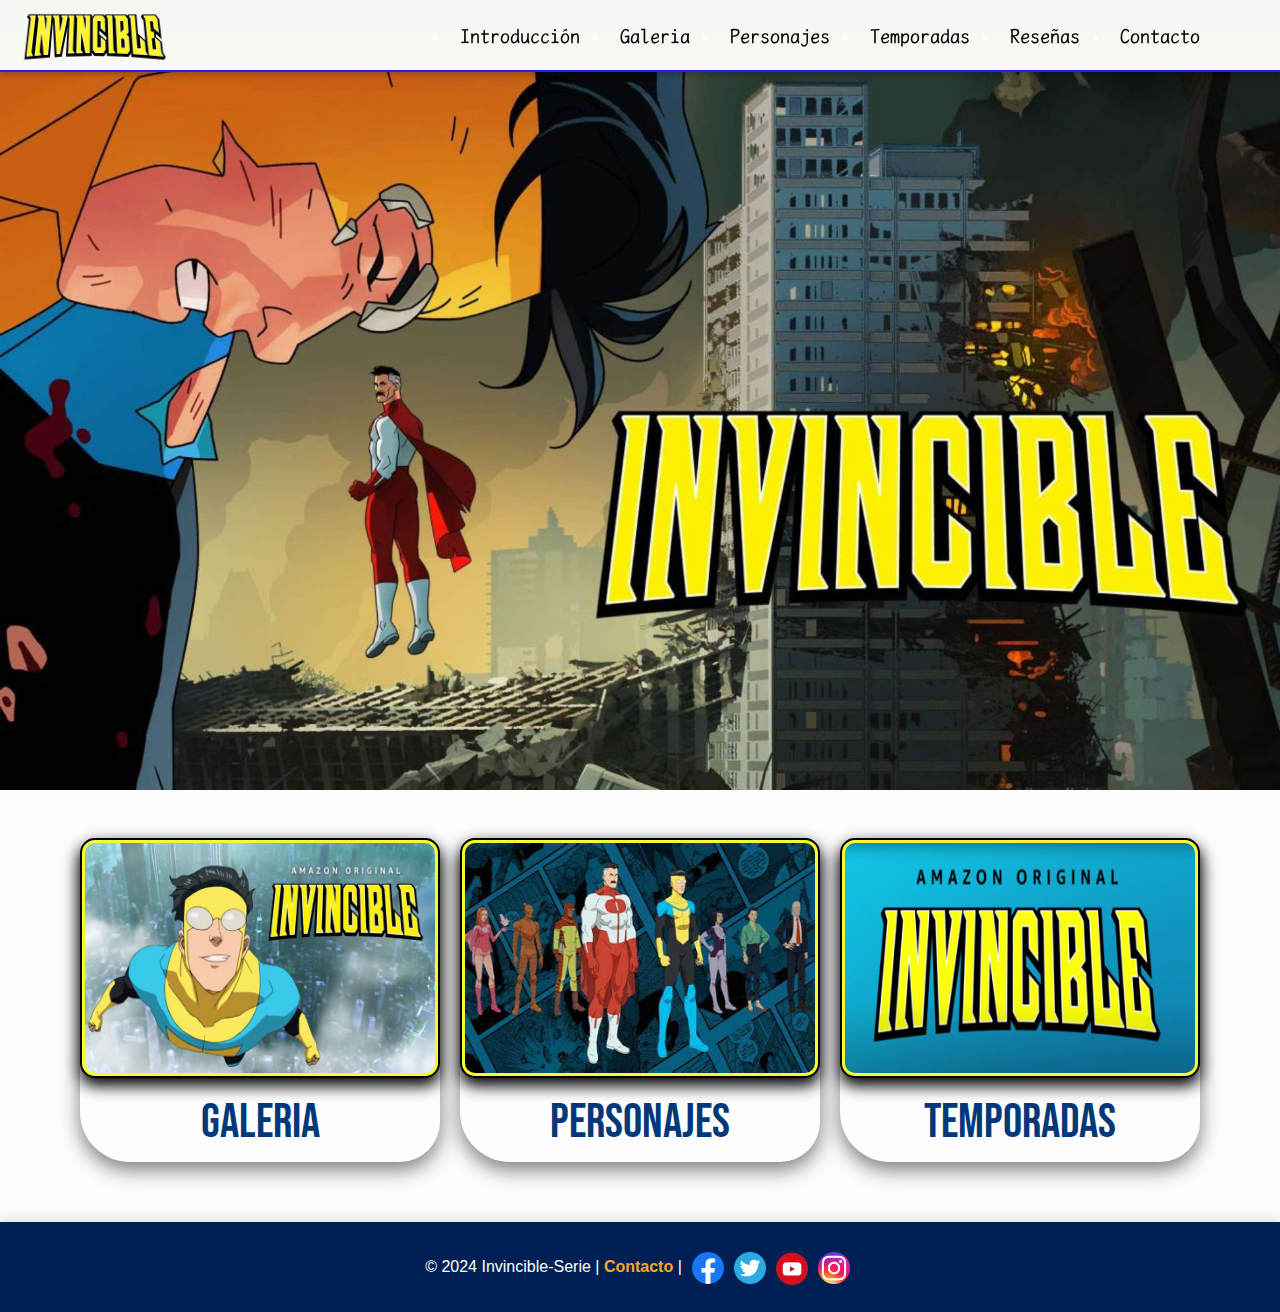
==== commit 56b89f60: "Update" ====
--- a/index.html
+++ b/index.html
@@ -42,9 +42,11 @@
     
         <nav id="menu_bar" class="">
             <ul>
-                <li class="borde"><a href="index.html">Introducción</a></li>
+                <li class="borde"><a href="introduccion.html">Introducción</a></li>
                 <li class="borde"><a href="galeria.html">Galeria</a></li>
                 <li class="borde"><a href="personajes.html">Personajes</a></li>
+                <li class="borde"><a href="temporadas.html">Temporadas</a></li>
+                <li class="borde"><a href="criticas.html">Reseñas</a></li>
                 <li><a href="contacto.html">Contacto</a></li>
             </ul>
         </nav>
@@ -54,85 +56,29 @@
     <section id="index">
 
         <div id="portada">
+            <img src="/images/portada.jpg" alt="Portada Invincible">
         </div>
 
+        <h1>Invincible</h1>
+
         <article>
-            <div class="contenido" id="inicio">
-            <h1>Invincible</h1>
 
-            <ul>
-                <li><strong>Título Original:</strong> Invincible</li>
-                <li><strong>Título en Español:</strong> Invencible</li>
-                <li><strong>Temporadas:</strong> 2</li>
-                <li><strong>Escritor:</strong> Robert Kirkman</li>
-                <li><strong>Director:</strong> Jeff Allen</li>
-                <li><strong>Banda Sonora:</strong> John Paesano</li>
-                <li><strong>Personajes Principales:</strong> Mark Grayson/Invincible, Nolan Grayson/Omni-Man, Debbie Grayson, Atom Eve</li>
-                    </ul>
-                </li>
-            </ul>
-        </div>
+            <div class="gallery" id="paginas">
+                <div class="contenedor">
+                    <a href="galeria.html"><img src="images/galeria.jpg" alt="Galeria"></a>
+                    <h2>Galeria</h2>
+                </div>
+                <div class="contenedor">
+                    <a href="personajes.html"><img src="images/personajes.jpg" alt="Personajes"></a>
+                    <h2>Personajes</h2>
+                </div>
+                <div class="contenedor">
+                    <a href="temporadas.html"><img src="images/temporadas.jpg" alt="Temporadas"></a>
+                    <h2>Temporadas</h2>
+                </div>
+            </div>
+            
 
-        <div class="contenido" id="introduccion">
-            <h2>Introducción</h2>
-            <p>Invincible es una serie animada de superhéroes para adultos que gira en torno a Mark Grayson, de 17 años (Steven Yeun), quien es como cualquier otro chico de su edad, excepto que su padre es el superhéroe más poderoso del planeta, Omni-Man (J.K. Simmons). Pero, a medida que Mark desarrolla sus propios poderes, descubre que el legado de su padre podría no ser tan heroico como parece.
-                <br><br>
-                A diferencia de muchas otras historias de superhéroes, Invincible es un relato completo. Ofrece progresión de personajes y tramas que se resuelven. Claro, hay todas las explosiones que uno espera cuando alguien se pone un supertraje, pero no esperes que cada episodio pulse el botón de reinicio. Los eventos de los episodios anteriores realmente importan en los que vienen después.
-                <br><br>
-                La serie está basada en el título homónimo de Skybound/Image Comics creado por Robert Kirkman, Cory Walker y Ryan Ottley. Invincible es una serie original de Amazon que debutó en Amazon Prime el 26 de marzo de 2021.</p>       
-        </div>
-
-        <div class="contenido" id="publico">
-            <h2>Perfil del Público</h2>
-            <p>El sitio estará dirigido a un público adolescente y adulto, principalmente fanáticos de los cómics y las series de superhéroes, pero también a personas interesadas en tramas de acción que mezclan elementos emocionales y éticos profundos. El rango de edad previsto será de entre 18 y 35 años, con un enfoque en quienes aprecian la animación violenta y las historias complejas.</p>
-        </div>
-
-        <div class="contenido" id="criticas">
-            <h2>Criticas y Reseñas</h2>
-            <ul id="reseñas">
-                <li>
-                    <p><strong>Cinemagavia</strong> destaca que Invincible es "una buena adaptación" que combina tramas del cómic original de forma no 
-                        lineal, lo que ayuda a mejorar el ritmo de la serie. La crítica resalta que, aunque mantiene la esencia de la
-                        historia, realiza cambios estratégicos que permiten que incluso los lectores del cómic se sientan intrigados 
-                        por la serie. Además, subraya el equilibrio logrado entre la fidelidad al cómic y la libertad creativa en la 
-                        animación. <br> 
-                        <a href="https://cinemagavia.es/invencible-temporada-2-serie-critica-estreno/" target="_blank"> Leer Reseña Completa </a></p>
-                </li>
-                <li>
-                    <p><strong>FilmAffinity</strong> señala que Invincible es "la sátira definitiva del género de superhéroes", destacando cómo mezcla 
-                        universos y personajes inspirados en los mundos de Marvel y DC. La serie es celebrada por su manejo del legado 
-                        superheróico y su capacidad para presentar un protagonista como Mark Grayson que es a la vez humanización que 
-                        conecta emocionalmente con el público. <br>
-                        <a href="https://www.filmaffinity.com/es/reviews/3/148228.html" target="_blank"> Leer Reseña Completa </a></p>
-                </li>
-                <li>
-                    <p><strong>Tomatazos</strong> elogia la segunda temporada por mantener una narrativa mordaz y explorar nuevos territorios en el 
-                        género de superhéroes. La serie es alabada por mantener la calidad y ofrecer una conexión con los
-                        personajes mientras navega en un contexto cada vez más saturado de contenido de superhéroes. <br>
-                        <a href="https://www.tomatazos.com/series/600390/Invencible/temporada/2" target="_blank"> Leer Reseña Completa </a></p>  
-                </li>
-                <li>
-                    <p><strong>Screen Rant</strong> menciona que, aunque hay críticas menores respecto al ritmo de la segunda parte de
-                        Invincible sigue siendo "uno de los mejores programas de superhéroes". Se elogia la serie por su 
-                        ambición y su capacidad para sorprender al público. <br>
-                        <a href="https://www.tomatazos.com/series/600390/Invencible/temporada/2" target="_blank"> Leer Reseña Completa </a></p>
-                </li>
-                <li>
-                    <p><strong>Tomatazos</strong> menciona que la serie sigue destacando por su mezcla de géneros, incluyendo acción, horror y 
-                        ciencia ficción, mientras mantiene un equilibrio con el drama y la aventura. Destacan la evolución de los personajes y 
-                        la construcción de mundos a lo largo de la serie, lo cual continúa atrapando a los espectadores a lo largo de la segunda 
-                        temporada. <br>
-                        <a href="http://www.tomatazos.com/series/600390/Invencible/temporada/2" target="_blank"> Leer Reseña Completa </a></p>
-                </li>
-                <li>
-                    <p><strong>Cinemagavia</strong> resalta que la serie tiene una animación con "escenas subidas de tono" y violencia 
-                        gráfica impactante. Se menciona que, aunque la animación no es realista, las peleas son cortas y extremadamente brutales, 
-                        lo que diferencia a Invincible del género de superhéroes. <br>
-                        <a href="https://cinemagavia.es/invencible-temporada-2-serie-critica-estreno/" target="_blank"> Leer Reseña Completa </a></p>
-                </li>
-                
-            </ul>
-        </div>
         </article>    
         
 
--- a/css/styles.css
+++ b/css/styles.css
@@ -24,15 +24,17 @@
     height: 4.5rem;
     position: fixed;
     z-index: 1000;
+    display:flex;
+    justify-content:space-between;
 }
 
 .banner{
     position: relative;
 }
 
-.banner a{
+.banner a img{
     position: absolute;
-    top:-10px;
+    top: -10px;
     left: 0px;
 }
 
@@ -136,23 +138,25 @@
 }
 
 nav.responsive ul li a:hover {
-    font-size: 1.5rem;
+    transform: scale(1);   
 }
 
 section{
     margin: 0px auto;
 }
 
-#contacto,#galeria,#personajes{
+#contacto,#galeria,#personajes,#resenas,#temporadas,#introduccion{
     padding-top: 70px;
 }
 
 #portada{
+    padding-top: 70px;
     width:100vw;
-    height: 40vh;
-    background-image: url('../images/portada-480px.jpg');
-    background-size: cover;
-    background-position: right;
+    min-width: 320px;
+}
+
+#portada img{
+    width: 100%;
 }
 
 h1{
@@ -165,37 +169,97 @@
 
 article{
     margin: 0px auto;
-    max-width: 1300px;
+    max-width: 1200px;
 }
 
 .contenido {
     padding: 20px;
     margin: 20px 20px;
-    background-color: white;
+    background-color: #00387a;
     border-radius: 20px;
     box-shadow: 0 8px 20px rgba(0, 0, 0, 0.3);
 }
 
 .contenido h1{
     font-size: 4em;
+    color: #ececec;
 }
 
 .contenido h2{
     text-align: left;
+    font-size: 3em;
+    color: #ececec;
+    font-family:"Bebas Neue", sans-serif;
+    font-weight: 400;
+    max-width: 1050px;
+    margin: 0 auto;
+    margin-bottom: 0px;
+}
+
+#inicio ul,#intro p,#publico p{
+    text-align: left;
+    border-radius: 20px;
+    box-shadow: 0 8px 20px rgba(0, 0, 0, 0.4);
+    background-color: #f5f5F5;
+    padding: 25px;
+    font-size: 1.2em;
+}
+
+#index h1{
+    display: none;
+}
+
+#index article{
+    padding: 40px 0;
+}
+
+.contenedor{
+    width: 360px;
+    box-shadow: 0px 8px 20px rgba(0, 0, 0, 0.5);
+    border-bottom-left-radius: 50px;
+    border-bottom-right-radius: 40px;
+    border-top-left-radius: 20px;
+    border-top-right-radius: 20px;
+}
+
+.contenedor:hover{
+    transform: scale(1.05);
+}
+
+.contenedor a img{
+    height: 240px;
+}
+
+.contenedor h2{
+    text-align: center;
     font-size: 3em;
     color: #00387a;
     font-family:"Bebas Neue", sans-serif;
     font-weight: 400;
-    max-width: 1000px;
-    margin: 0 auto;
-    margin-bottom: 0px;
+}
+
+#inicio h1{
+    display: none;
+}
+
+#titulo{
+    position: relative;
+    height: 120px;
+}
+
+#titulo img{
+    position: absolute;
+    top:-50px;
+    left: 50%;
+    transform: translateX(-50%);
+    width: 340px;
 }
 
 .contenido p,
 .contenido ul {
-    font-size: 0.8em;
+    font-size: 0.9em;
     color: #666;
-    max-width: 1000px;
+    max-width: 1050px;
     margin: 0 auto;
     text-align:left ;
     padding: 10px 0px;
@@ -208,13 +272,25 @@
     padding: 0;
 }
 
+#criticas{
+    background-color: #00387a;
+}
+
+#criticas h1{
+    font-size: 3em;
+    text-align: center;
+    color: #ececec;
+    font-weight: 400;
+}
+
 #reseñas li{
     text-align: left;
     border-radius: 20px;
-    box-shadow: 0 8px 20px rgba(0, 0, 0, 0.3);
+    box-shadow: 0 8px 20px rgba(0, 0, 0, 0.4);
     background-color: #f5f5F5;
     padding: 25px;
     margin: 20px 0px;
+    font-size: 1.2em;
 }
 
 #reseñas li a:visited{
@@ -250,7 +326,7 @@
 }
 
 .gallery img:hover {
-    transform: scale(1.05);
+    transform: scale(1);
 }
 
 /* PERSONAJES */
@@ -274,6 +350,10 @@
     box-shadow: 0px 15px 30px rgba(0, 0, 0, 1);
 }
 
+.character-container:hover{
+    transform: scale(1.05);
+}
+
 .character-container img{
     width: 100%;
     border-radius: 15px;
@@ -305,6 +385,47 @@
     font-weight: 600;
     padding: 10px 20px;
     margin: 0px;
+}
+
+/* TEMPORADAS */
+
+#imagentemporada,#imagentemporada2,#imagentemporadaesp{
+    width: 100%;
+    min-width: 320px;
+}
+
+#imagentemporada img,#imagentemporada2 img,#imagentemporadaesp img{
+    width: 100%;
+    object-fit: contain;
+}
+
+#temporada{
+    background-color: #00387a;
+}
+
+#temporada h1{
+    font-size: 3em;
+    text-align: center;
+    color: #ececec;
+    font-weight: 400;
+}
+
+.temporada h3{
+    font-size: 1.5em;
+}
+
+.temporada li,.temporada p{
+    text-align: left;
+    border-radius: 20px;
+    box-shadow: 0 8px 20px rgba(0, 0, 0, 0.4);
+    background-color: #f5f5F5;
+    padding: 25px;
+    margin: 20px 0px;
+    font-size: 1.2em;
+}
+
+.temporada p{
+    margin: 10px 0px;
 }
 
 /* CONTACTO */
@@ -435,32 +556,41 @@
     color: #ffd54f;
 }
 
-@media (min-width:480px) and (max-width:768px){
+@media (min-width:481px){
 
     nav{
         display: none;
     }
 
-    #portada{
-        height: 80vh;
-        background-image: url('../images/portada-768px.jpg');
-        background-size: cover;
-        background-position: right;
+    #reseñas li{
+        font-size: 0.9em;
     }
 
     .contenido p,.contenido ul{
+        font-size: 1.1em;
+    }
+
+    .temporada li,.temporada p{
         font-size: 1em;
     }
 }
 
 @media(min-width:768px){
 
-    #portada{
-        height: 100vh;
-        background-image: url('../images/portada.jpg');
-        background-size: cover;
-    }
-
+    .contenido p,.contenido ul{
+        font-size: 1.3em;
+     }
+
+     #reseñas li{
+        font-size: 0.7em;
+    }
+
+    .temporada li,.temporada p{
+        font-size: 1em;
+    }
+}
+
+@media(min-width:1020px){
 
     nav {
         display: block;
@@ -486,19 +616,12 @@
     }
     
     nav ul li a:hover {
-        text-decoration:underline;
-        font-size: 1.3em;
-    
+        background-color: #00387a;
+        color: #ececec;
+        border-radius: 10px;
     }
 
     #burger{
         display:none;
     }
 }
-
-@media(min-width:1300px){
-
-    .contenido p,.contenido ul{
-        font-size: 1.3em;
-    }
-}
